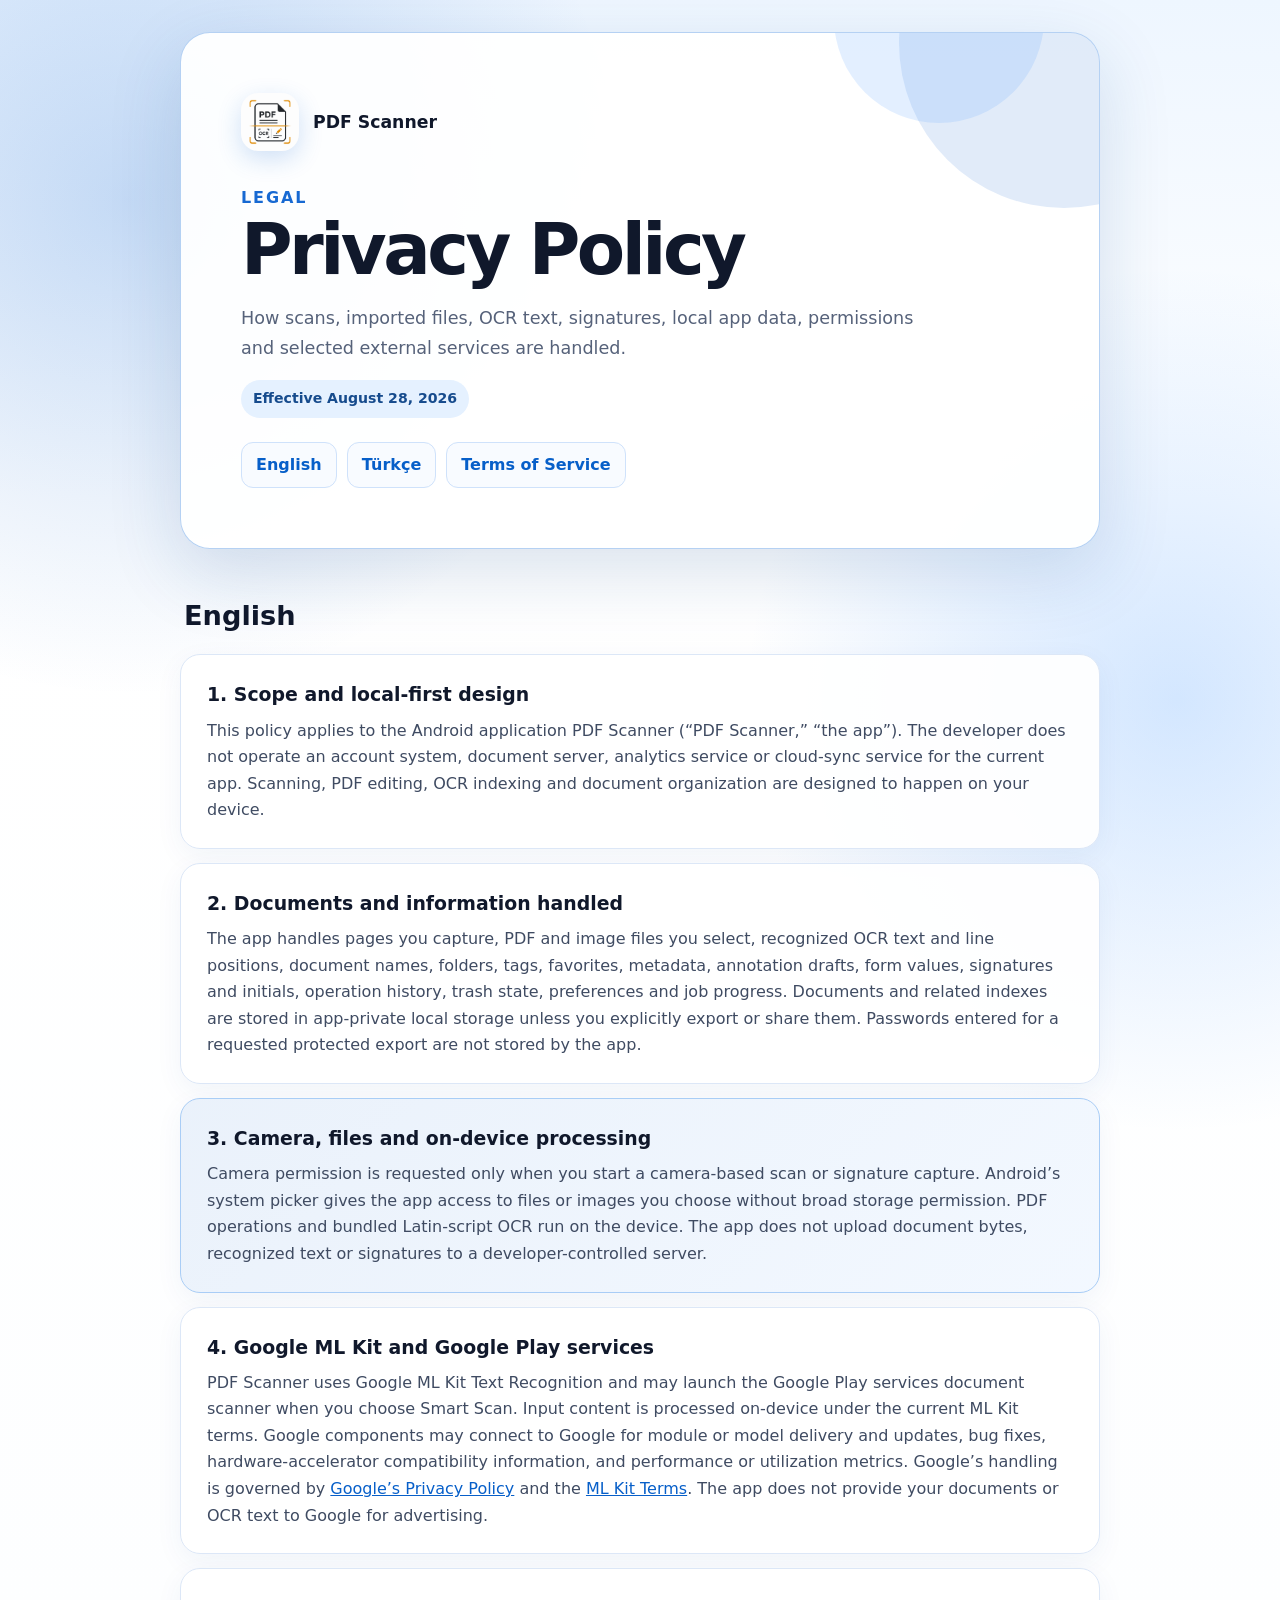
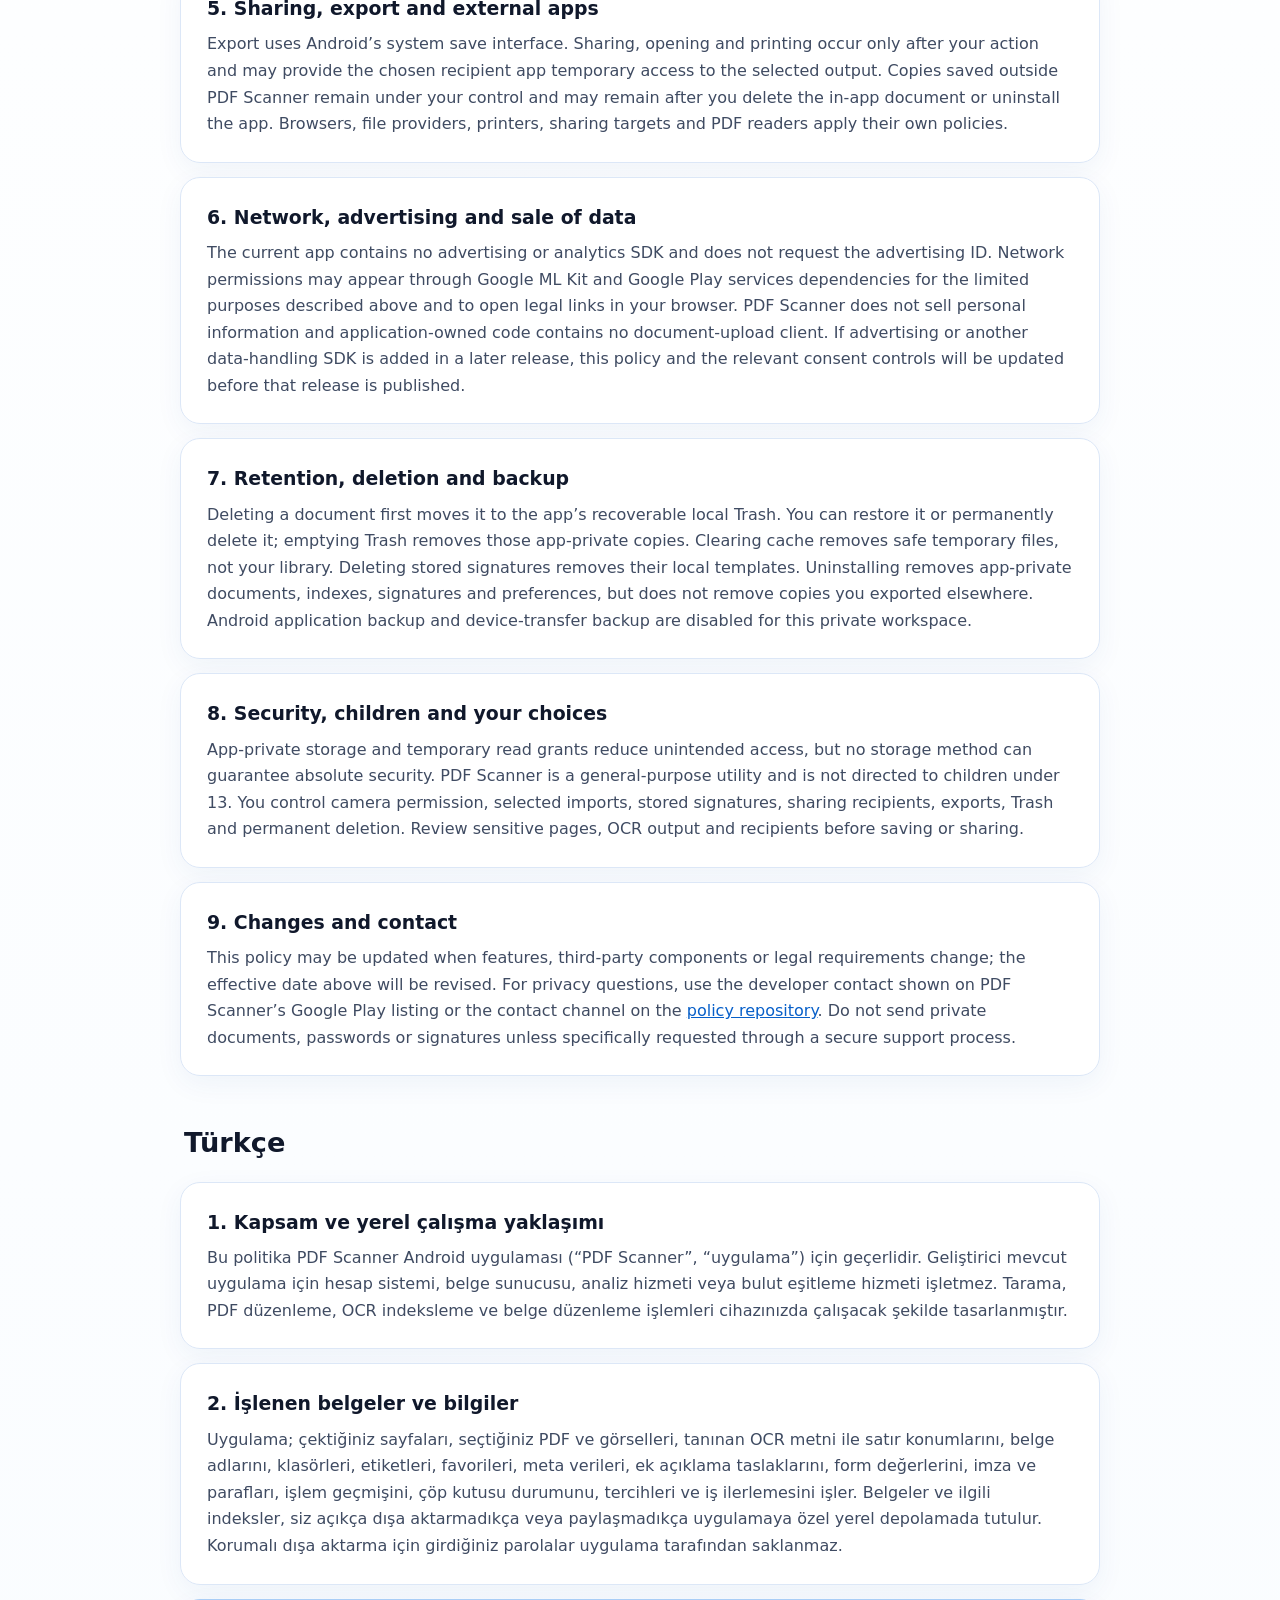
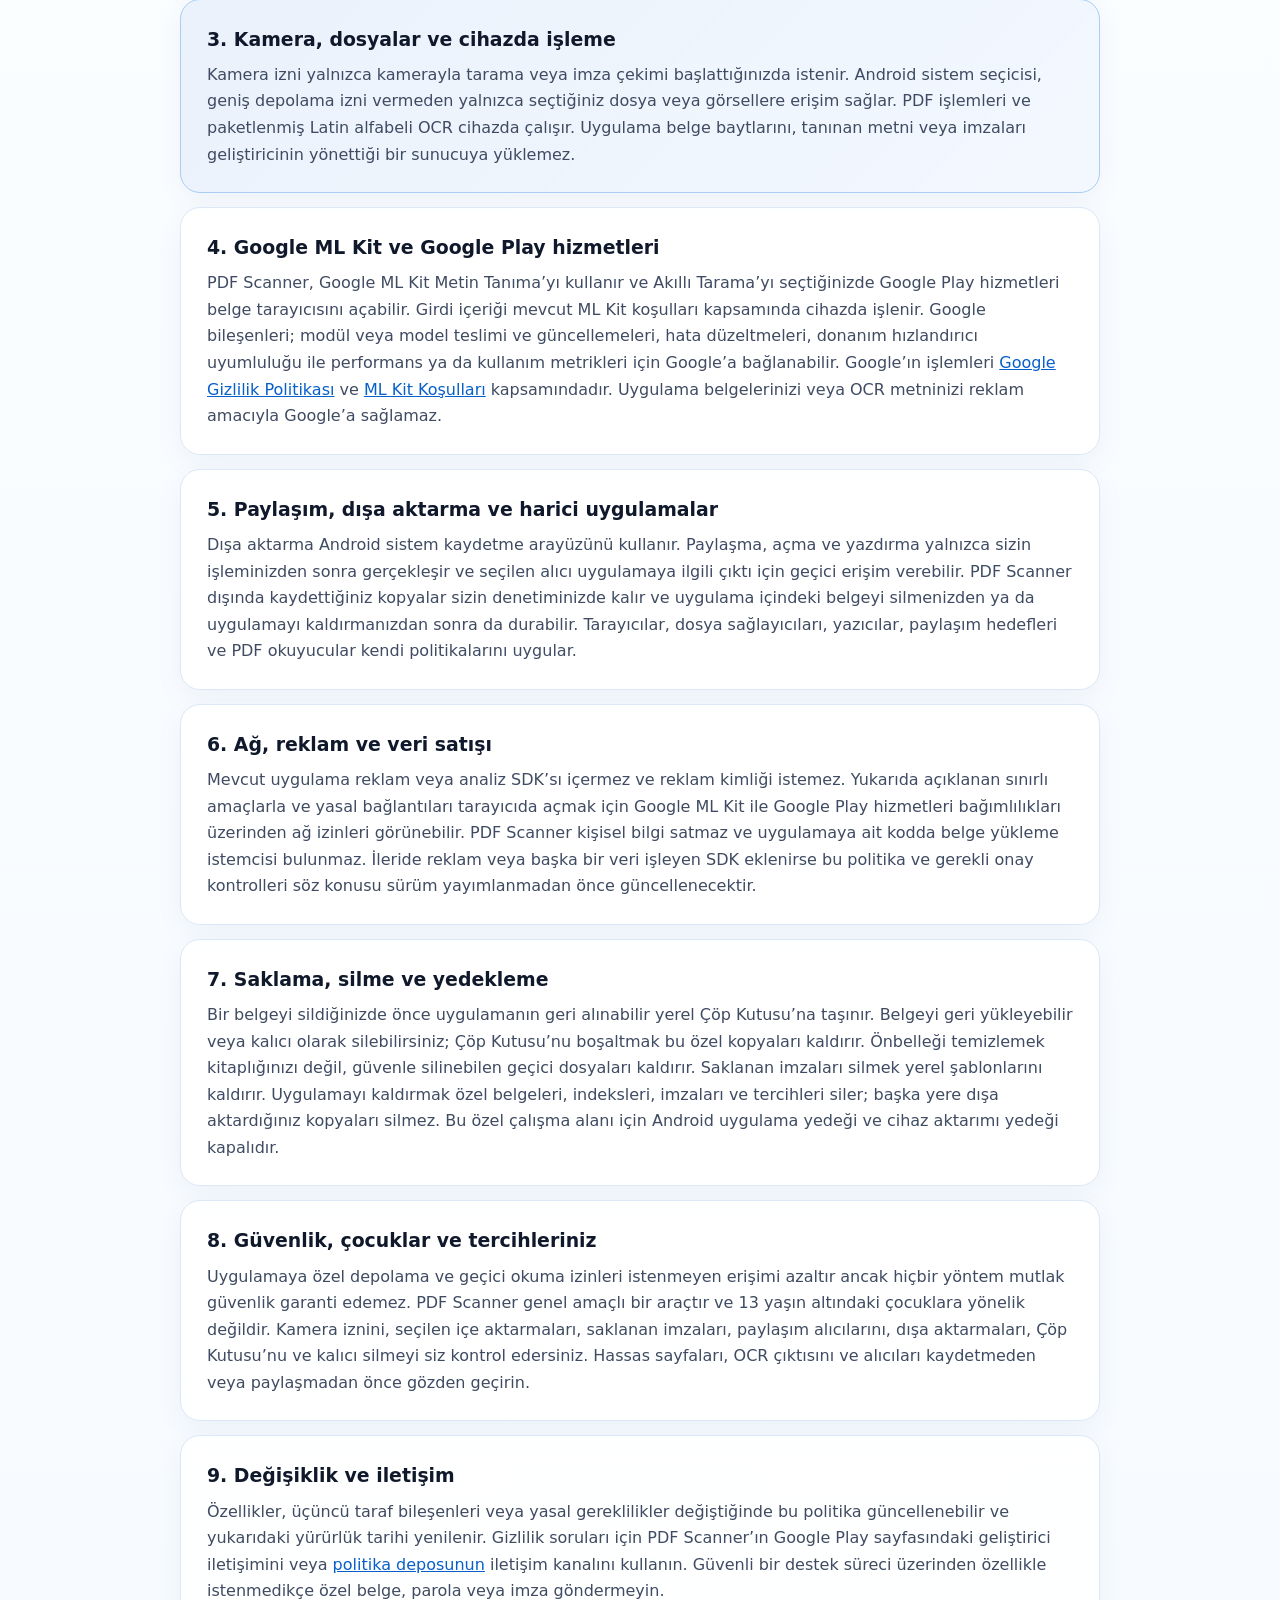
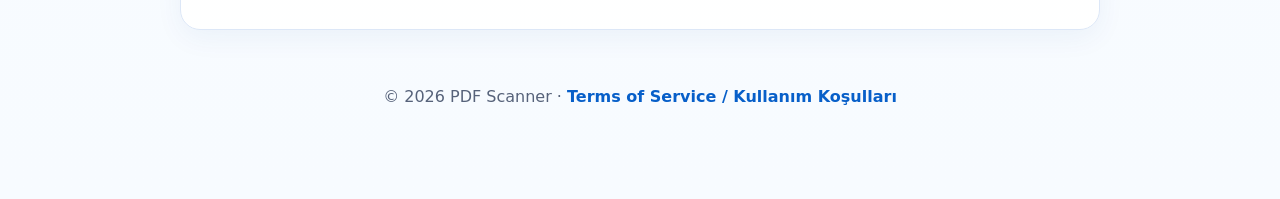
==== index.html @ 6839ad26 "Publish PDF Scanner legal pages" ====
<!doctype html>
<html lang="en">
<head>
  <meta charset="utf-8">
  <meta name="viewport" content="width=device-width, initial-scale=1">
  <meta name="theme-color" content="#1769d2">
  <meta name="description" content="Privacy Policy for PDF Scanner">
  <title>PDF Scanner — Privacy Policy</title>
  <link rel="stylesheet" href="styles.css">
</head>
<body>
<main>
  <header>
    <div class="brand"><img src="app_logo.png" alt="PDF Scanner logo" width="58" height="58"><strong>PDF Scanner</strong></div>
    <p class="eyebrow">Legal</p>
    <h1>Privacy Policy</h1>
    <p class="lead">How scans, imported files, OCR text, signatures, local app data, permissions and selected external services are handled.</p>
    <div class="meta">Effective August 28, 2026</div>
    <nav><a href="#english">English</a><a href="#turkce">Türkçe</a><a href="terms-of-service.html">Terms of Service</a></nav>
  </header>

  <h2 class="language-title" id="english">English</h2>
  <section><h2>1. Scope and local-first design</h2><p>This policy applies to the Android application PDF Scanner (“PDF Scanner,” “the app”). The developer does not operate an account system, document server, analytics service or cloud-sync service for the current app. Scanning, PDF editing, OCR indexing and document organization are designed to happen on your device.</p></section>
  <section><h2>2. Documents and information handled</h2><p>The app handles pages you capture, PDF and image files you select, recognized OCR text and line positions, document names, folders, tags, favorites, metadata, annotation drafts, form values, signatures and initials, operation history, trash state, preferences and job progress. Documents and related indexes are stored in app-private local storage unless you explicitly export or share them. Passwords entered for a requested protected export are not stored by the app.</p></section>
  <section class="notice"><h2>3. Camera, files and on-device processing</h2><p>Camera permission is requested only when you start a camera-based scan or signature capture. Android’s system picker gives the app access to files or images you choose without broad storage permission. PDF operations and bundled Latin-script OCR run on the device. The app does not upload document bytes, recognized text or signatures to a developer-controlled server.</p></section>
  <section><h2>4. Google ML Kit and Google Play services</h2><p>PDF Scanner uses Google ML Kit Text Recognition and may launch the Google Play services document scanner when you choose Smart Scan. Input content is processed on-device under the current ML Kit terms. Google components may connect to Google for module or model delivery and updates, bug fixes, hardware-accelerator compatibility information, and performance or utilization metrics. Google’s handling is governed by <a href="https://policies.google.com/privacy">Google’s Privacy Policy</a> and the <a href="https://developers.google.com/ml-kit/terms">ML Kit Terms</a>. The app does not provide your documents or OCR text to Google for advertising.</p></section>
  <section><h2>5. Sharing, export and external apps</h2><p>Export uses Android’s system save interface. Sharing, opening and printing occur only after your action and may provide the chosen recipient app temporary access to the selected output. Copies saved outside PDF Scanner remain under your control and may remain after you delete the in-app document or uninstall the app. Browsers, file providers, printers, sharing targets and PDF readers apply their own policies.</p></section>
  <section><h2>6. Network, advertising and sale of data</h2><p>The current app contains no advertising or analytics SDK and does not request the advertising ID. Network permissions may appear through Google ML Kit and Google Play services dependencies for the limited purposes described above and to open legal links in your browser. PDF Scanner does not sell personal information and application-owned code contains no document-upload client. If advertising or another data-handling SDK is added in a later release, this policy and the relevant consent controls will be updated before that release is published.</p></section>
  <section><h2>7. Retention, deletion and backup</h2><p>Deleting a document first moves it to the app’s recoverable local Trash. You can restore it or permanently delete it; emptying Trash removes those app-private copies. Clearing cache removes safe temporary files, not your library. Deleting stored signatures removes their local templates. Uninstalling removes app-private documents, indexes, signatures and preferences, but does not remove copies you exported elsewhere. Android application backup and device-transfer backup are disabled for this private workspace.</p></section>
  <section><h2>8. Security, children and your choices</h2><p>App-private storage and temporary read grants reduce unintended access, but no storage method can guarantee absolute security. PDF Scanner is a general-purpose utility and is not directed to children under 13. You control camera permission, selected imports, stored signatures, sharing recipients, exports, Trash and permanent deletion. Review sensitive pages, OCR output and recipients before saving or sharing.</p></section>
  <section><h2>9. Changes and contact</h2><p>This policy may be updated when features, third-party components or legal requirements change; the effective date above will be revised. For privacy questions, use the developer contact shown on PDF Scanner’s Google Play listing or the contact channel on the <a href="https://github.com/raventhegeek/PDFScanner-legal">policy repository</a>. Do not send private documents, passwords or signatures unless specifically requested through a secure support process.</p></section>

  <h2 class="language-title" id="turkce">Türkçe</h2>
  <section><h2>1. Kapsam ve yerel çalışma yaklaşımı</h2><p>Bu politika PDF Scanner Android uygulaması (“PDF Scanner”, “uygulama”) için geçerlidir. Geliştirici mevcut uygulama için hesap sistemi, belge sunucusu, analiz hizmeti veya bulut eşitleme hizmeti işletmez. Tarama, PDF düzenleme, OCR indeksleme ve belge düzenleme işlemleri cihazınızda çalışacak şekilde tasarlanmıştır.</p></section>
  <section><h2>2. İşlenen belgeler ve bilgiler</h2><p>Uygulama; çektiğiniz sayfaları, seçtiğiniz PDF ve görselleri, tanınan OCR metni ile satır konumlarını, belge adlarını, klasörleri, etiketleri, favorileri, meta verileri, ek açıklama taslaklarını, form değerlerini, imza ve parafları, işlem geçmişini, çöp kutusu durumunu, tercihleri ve iş ilerlemesini işler. Belgeler ve ilgili indeksler, siz açıkça dışa aktarmadıkça veya paylaşmadıkça uygulamaya özel yerel depolamada tutulur. Korumalı dışa aktarma için girdiğiniz parolalar uygulama tarafından saklanmaz.</p></section>
  <section class="notice"><h2>3. Kamera, dosyalar ve cihazda işleme</h2><p>Kamera izni yalnızca kamerayla tarama veya imza çekimi başlattığınızda istenir. Android sistem seçicisi, geniş depolama izni vermeden yalnızca seçtiğiniz dosya veya görsellere erişim sağlar. PDF işlemleri ve paketlenmiş Latin alfabeli OCR cihazda çalışır. Uygulama belge baytlarını, tanınan metni veya imzaları geliştiricinin yönettiği bir sunucuya yüklemez.</p></section>
  <section><h2>4. Google ML Kit ve Google Play hizmetleri</h2><p>PDF Scanner, Google ML Kit Metin Tanıma’yı kullanır ve Akıllı Tarama’yı seçtiğinizde Google Play hizmetleri belge tarayıcısını açabilir. Girdi içeriği mevcut ML Kit koşulları kapsamında cihazda işlenir. Google bileşenleri; modül veya model teslimi ve güncellemeleri, hata düzeltmeleri, donanım hızlandırıcı uyumluluğu ile performans ya da kullanım metrikleri için Google’a bağlanabilir. Google’ın işlemleri <a href="https://policies.google.com/privacy">Google Gizlilik Politikası</a> ve <a href="https://developers.google.com/ml-kit/terms">ML Kit Koşulları</a> kapsamındadır. Uygulama belgelerinizi veya OCR metninizi reklam amacıyla Google’a sağlamaz.</p></section>
  <section><h2>5. Paylaşım, dışa aktarma ve harici uygulamalar</h2><p>Dışa aktarma Android sistem kaydetme arayüzünü kullanır. Paylaşma, açma ve yazdırma yalnızca sizin işleminizden sonra gerçekleşir ve seçilen alıcı uygulamaya ilgili çıktı için geçici erişim verebilir. PDF Scanner dışında kaydettiğiniz kopyalar sizin denetiminizde kalır ve uygulama içindeki belgeyi silmenizden ya da uygulamayı kaldırmanızdan sonra da durabilir. Tarayıcılar, dosya sağlayıcıları, yazıcılar, paylaşım hedefleri ve PDF okuyucular kendi politikalarını uygular.</p></section>
  <section><h2>6. Ağ, reklam ve veri satışı</h2><p>Mevcut uygulama reklam veya analiz SDK’sı içermez ve reklam kimliği istemez. Yukarıda açıklanan sınırlı amaçlarla ve yasal bağlantıları tarayıcıda açmak için Google ML Kit ile Google Play hizmetleri bağımlılıkları üzerinden ağ izinleri görünebilir. PDF Scanner kişisel bilgi satmaz ve uygulamaya ait kodda belge yükleme istemcisi bulunmaz. İleride reklam veya başka bir veri işleyen SDK eklenirse bu politika ve gerekli onay kontrolleri söz konusu sürüm yayımlanmadan önce güncellenecektir.</p></section>
  <section><h2>7. Saklama, silme ve yedekleme</h2><p>Bir belgeyi sildiğinizde önce uygulamanın geri alınabilir yerel Çöp Kutusu’na taşınır. Belgeyi geri yükleyebilir veya kalıcı olarak silebilirsiniz; Çöp Kutusu’nu boşaltmak bu özel kopyaları kaldırır. Önbelleği temizlemek kitaplığınızı değil, güvenle silinebilen geçici dosyaları kaldırır. Saklanan imzaları silmek yerel şablonlarını kaldırır. Uygulamayı kaldırmak özel belgeleri, indeksleri, imzaları ve tercihleri siler; başka yere dışa aktardığınız kopyaları silmez. Bu özel çalışma alanı için Android uygulama yedeği ve cihaz aktarımı yedeği kapalıdır.</p></section>
  <section><h2>8. Güvenlik, çocuklar ve tercihleriniz</h2><p>Uygulamaya özel depolama ve geçici okuma izinleri istenmeyen erişimi azaltır ancak hiçbir yöntem mutlak güvenlik garanti edemez. PDF Scanner genel amaçlı bir araçtır ve 13 yaşın altındaki çocuklara yönelik değildir. Kamera iznini, seçilen içe aktarmaları, saklanan imzaları, paylaşım alıcılarını, dışa aktarmaları, Çöp Kutusu’nu ve kalıcı silmeyi siz kontrol edersiniz. Hassas sayfaları, OCR çıktısını ve alıcıları kaydetmeden veya paylaşmadan önce gözden geçirin.</p></section>
  <section><h2>9. Değişiklik ve iletişim</h2><p>Özellikler, üçüncü taraf bileşenleri veya yasal gereklilikler değiştiğinde bu politika güncellenebilir ve yukarıdaki yürürlük tarihi yenilenir. Gizlilik soruları için PDF Scanner’ın Google Play sayfasındaki geliştirici iletişimini veya <a href="https://github.com/raventhegeek/PDFScanner-legal">politika deposunun</a> iletişim kanalını kullanın. Güvenli bir destek süreci üzerinden özellikle istenmedikçe özel belge, parola veya imza göndermeyin.</p></section>

  <footer>© 2026 PDF Scanner · <a href="terms-of-service.html">Terms of Service / Kullanım Koşulları</a></footer>
</main>
</body>
</html>
---- styles.css ----
:root {
  color-scheme: light;
  --ink: #10182b;
  --muted: #56627a;
  --line: #dce7f7;
  --blue: #1769d2;
  --navy: #0b2458;
  --sky: #63a8ff;
  --panel: rgba(255, 255, 255, .94);
}
* { box-sizing: border-box; }
html { scroll-behavior: smooth; }
body {
  margin: 0;
  color: var(--ink);
  background:
    radial-gradient(circle at 10% 4%, rgba(23, 105, 210, .22), transparent 31rem),
    radial-gradient(circle at 92% 14%, rgba(99, 168, 255, .28), transparent 27rem),
    linear-gradient(180deg, #eef6ff 0, #fff 31rem, #f7fbff 100%);
  font: 16px/1.66 system-ui, -apple-system, BlinkMacSystemFont, "Segoe UI", sans-serif;
}
a { color: #075fc9; }
main { width: min(920px, calc(100% - 32px)); margin: 32px auto 64px; }
header {
  position: relative;
  overflow: hidden;
  padding: clamp(28px, 6vw, 60px);
  border: 1px solid rgba(156, 194, 239, .75);
  border-radius: 30px;
  background: var(--panel);
  box-shadow: 0 24px 72px rgba(18, 73, 145, .16);
}
header::before,
header::after {
  content: "";
  position: absolute;
  border-radius: 50%;
  pointer-events: none;
}
header::before { width: 330px; height: 330px; right: -130px; top: -155px; background: var(--blue); opacity: .13; }
header::after { width: 210px; height: 210px; right: 55px; top: -120px; background: var(--sky); opacity: .18; }
.brand { display: flex; align-items: center; gap: 14px; position: relative; z-index: 1; }
.brand img { width: 58px; height: 58px; object-fit: cover; border-radius: 17px; background: white; box-shadow: 0 8px 24px rgba(23, 105, 210, .2); }
.brand strong { font-size: 1.08rem; }
.eyebrow { margin: 34px 0 2px; color: var(--blue); font-weight: 850; letter-spacing: .12em; text-transform: uppercase; }
h1 { margin: 0; font-size: clamp(2.25rem, 7vw, 4.4rem); line-height: 1.04; letter-spacing: -.05em; }
.lead { max-width: 700px; color: var(--muted); font-size: 1.1rem; }
.meta { display: inline-flex; padding: 7px 12px; border-radius: 999px; background: #e5f1ff; color: #164b8d; font-weight: 750; font-size: .88rem; }
nav { display: flex; flex-wrap: wrap; gap: 10px; margin-top: 24px; }
nav a, footer a { color: #075fc9; font-weight: 760; text-decoration: none; }
nav a { padding: 9px 14px; border: 1px solid #cfe2fb; border-radius: 12px; background: #f8fbff; }
nav a:hover, nav a:focus-visible { border-color: #5f9de8; outline: none; box-shadow: 0 0 0 3px rgba(23, 105, 210, .12); }
.language-title { margin: 44px 4px 16px; font-size: 1.7rem; }
section {
  margin: 14px 0;
  padding: 24px 26px;
  border: 1px solid var(--line);
  border-radius: 20px;
  background: var(--panel);
  box-shadow: 0 8px 28px rgba(18, 73, 145, .055);
}
section.notice { border-color: #a9cdf6; background: linear-gradient(135deg, rgba(23, 105, 210, .09), rgba(99, 168, 255, .08)), white; }
section h2 { margin: 0 0 7px; font-size: 1.18rem; }
section p { margin: 0; color: #3f4b62; }
footer { margin-top: 30px; padding: 24px 4px; color: var(--muted); text-align: center; }
@media (prefers-reduced-motion: reduce) { html { scroll-behavior: auto; } }
@media (max-width: 540px) {
  main { width: min(100% - 20px, 920px); margin-top: 10px; }
  header { border-radius: 22px; padding: 24px 20px; }
  section { padding: 20px; }
  .brand strong { max-width: 220px; line-height: 1.3; }
}
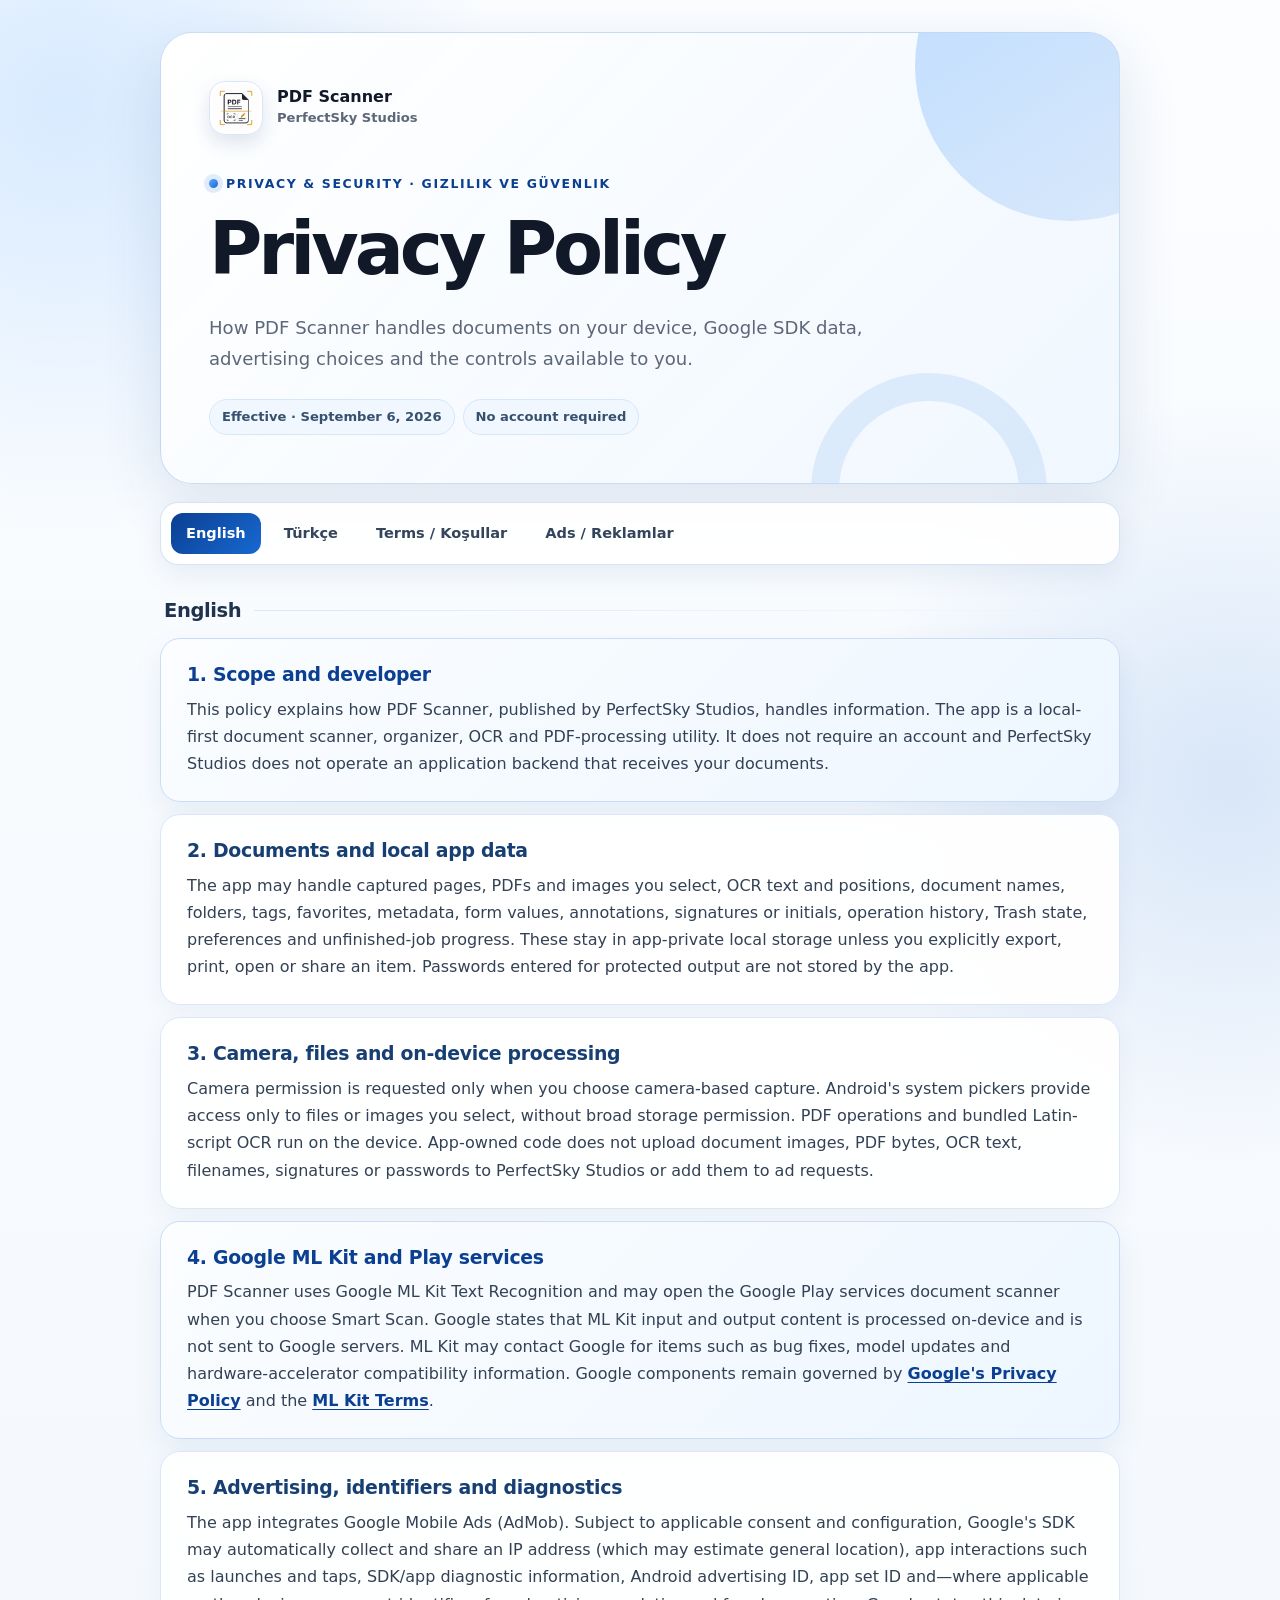
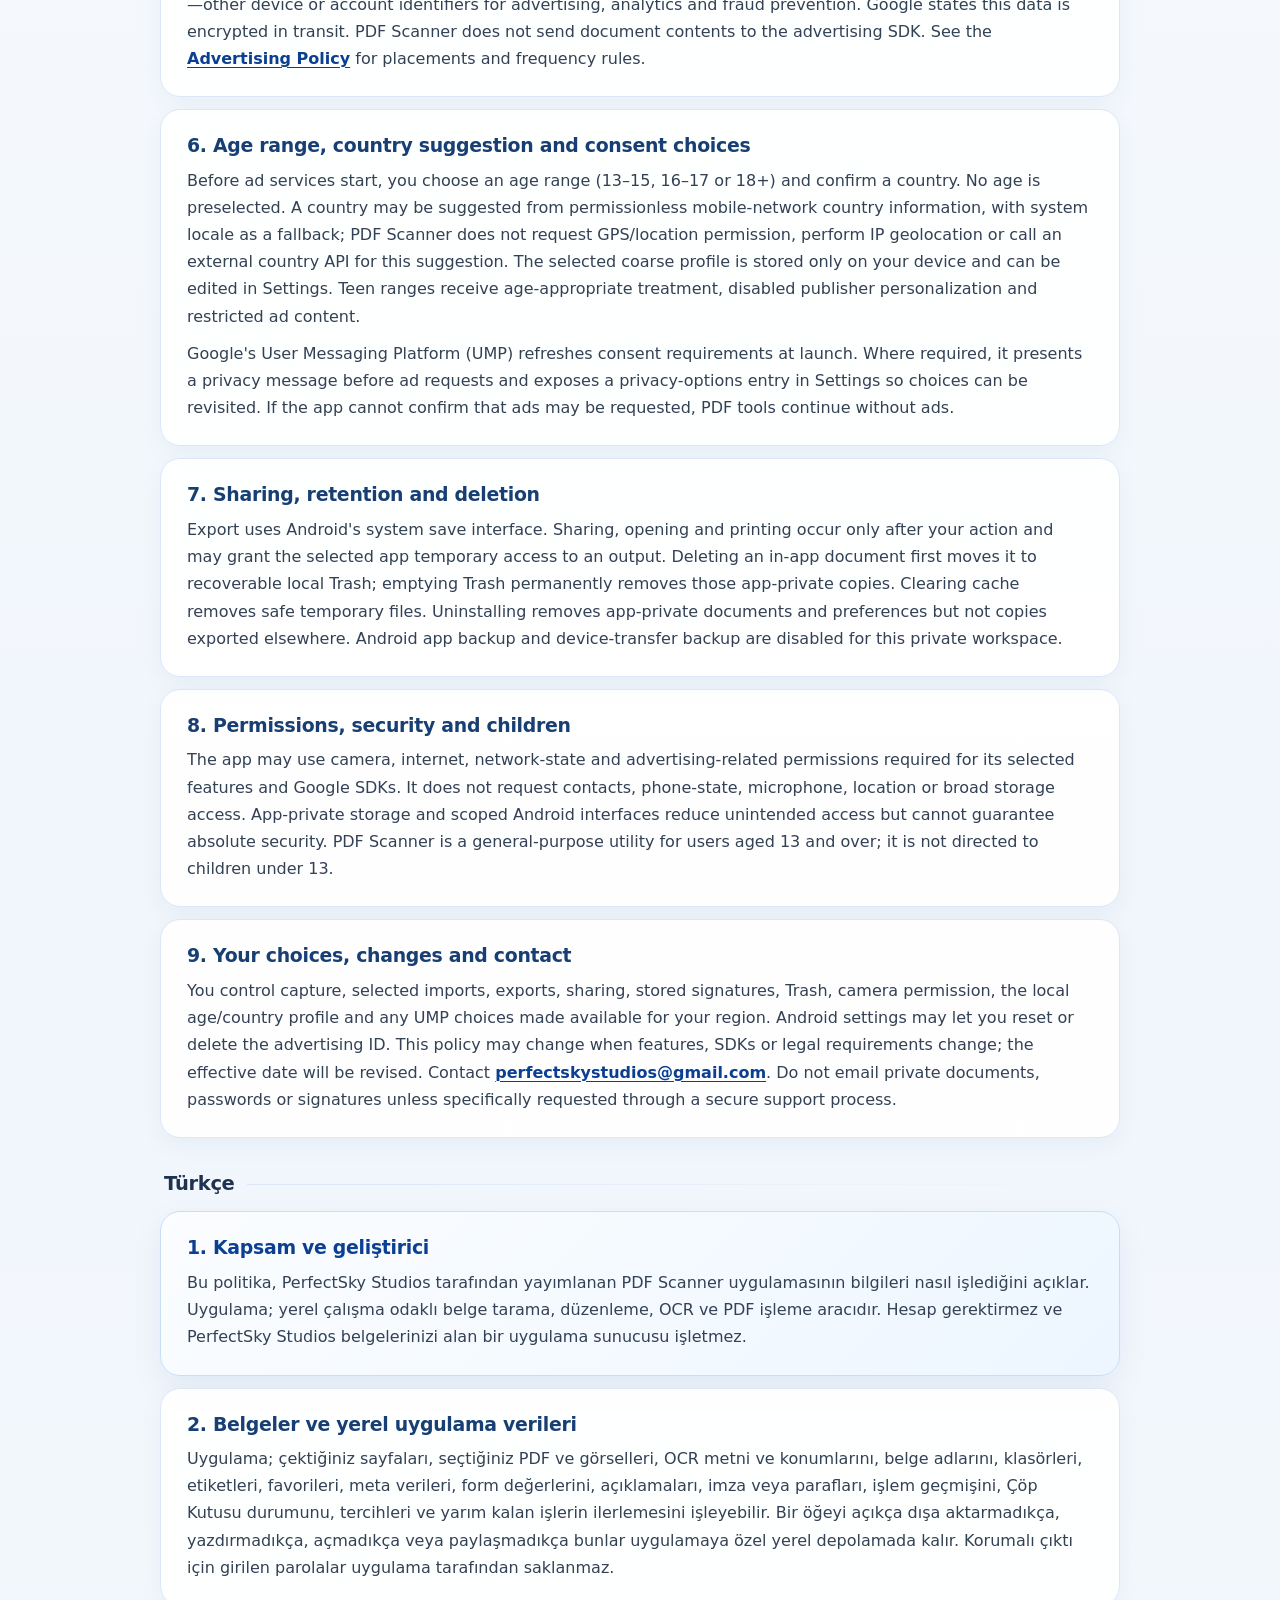
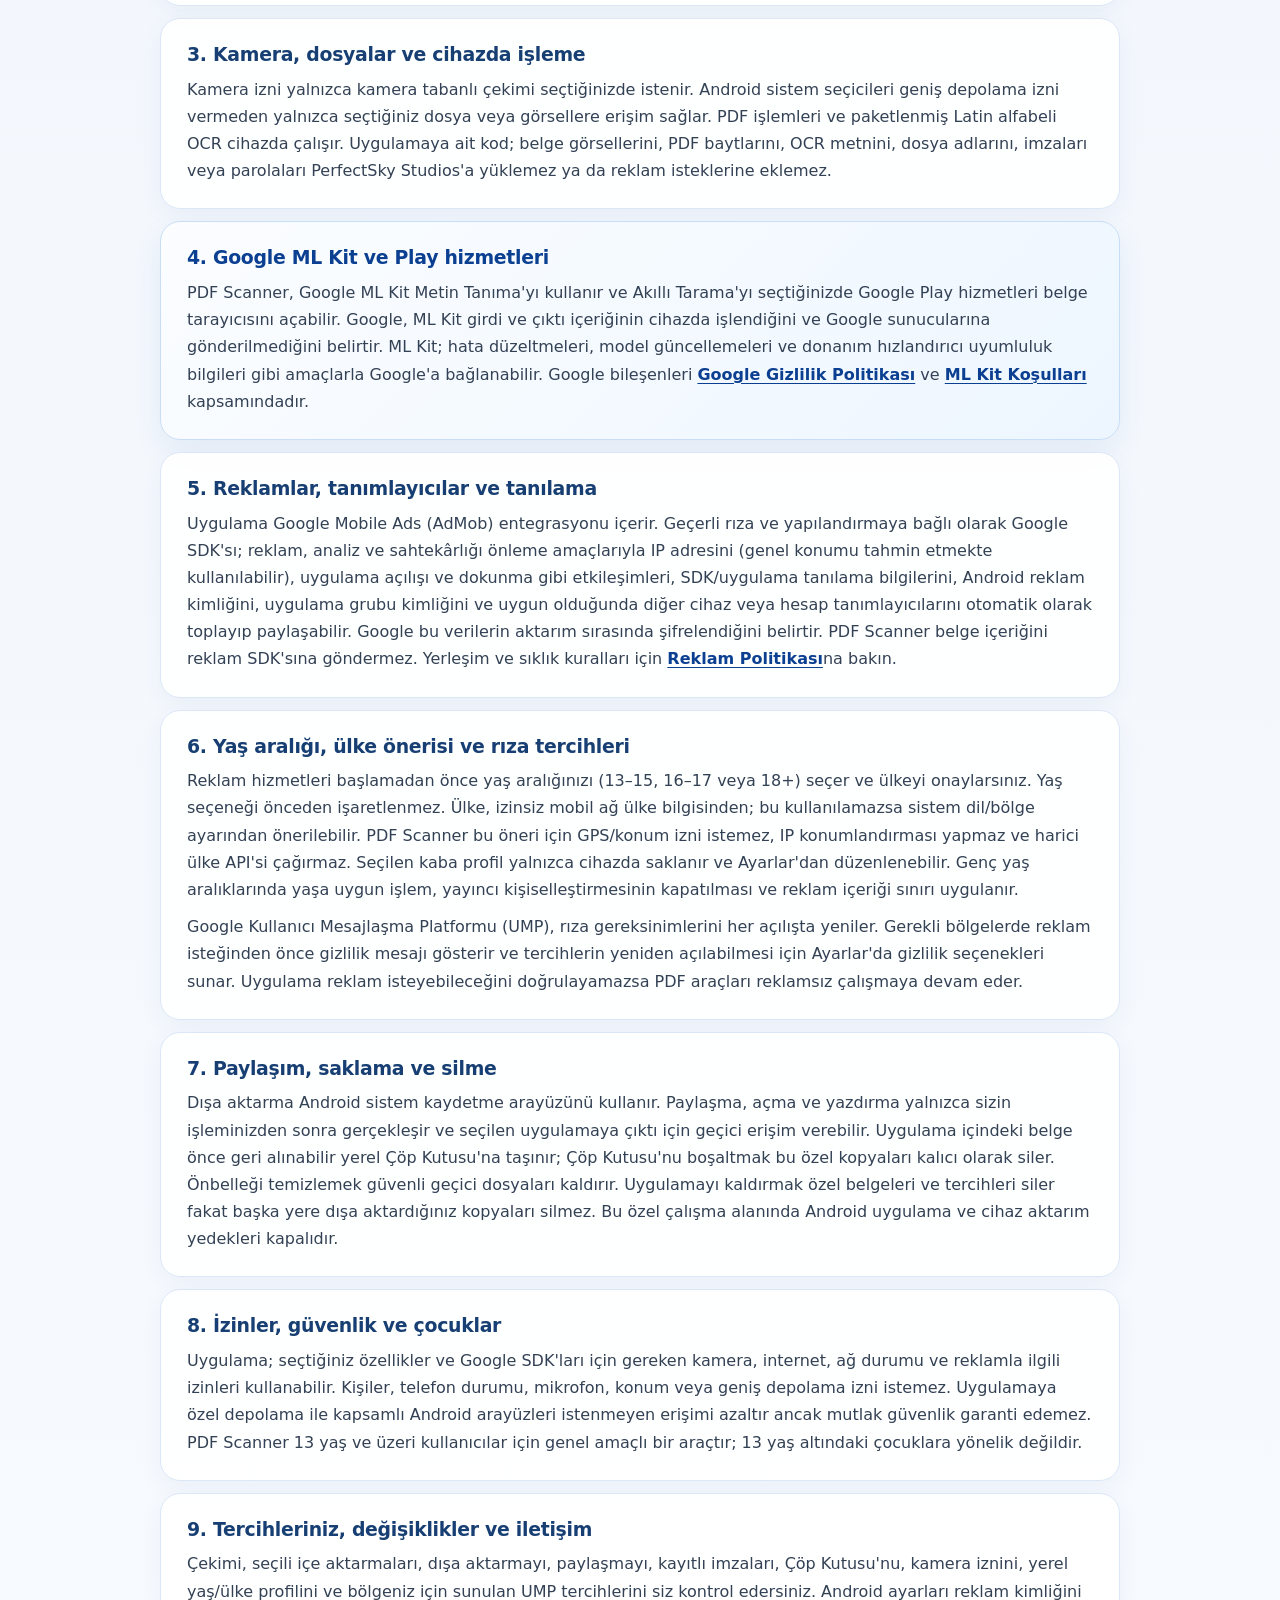
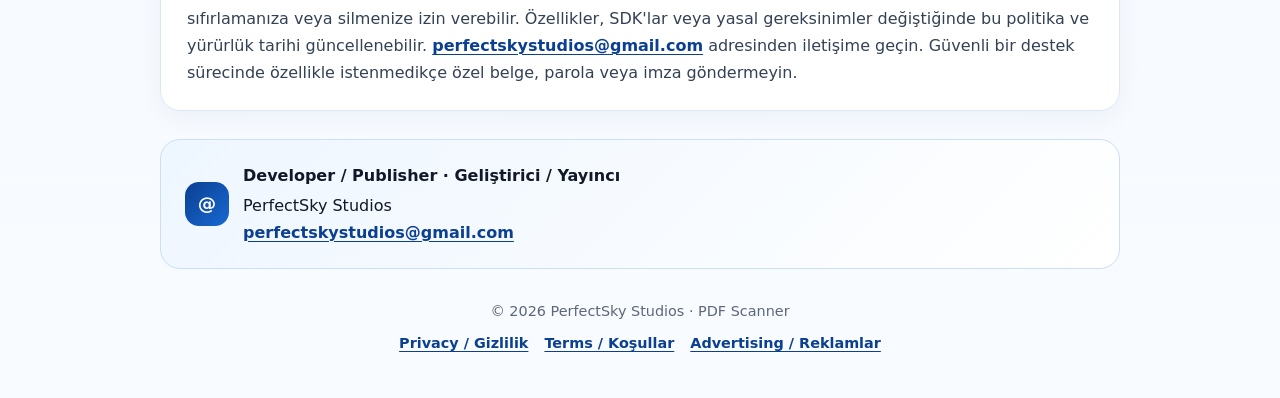
==== commit c17c474d: "Update legal pages for AdMob integration" ====
--- a/index.html
+++ b/index.html
@@ -4,44 +4,53 @@
   <meta charset="utf-8">
   <meta name="viewport" content="width=device-width, initial-scale=1">
   <meta name="theme-color" content="#1769d2">
-  <meta name="description" content="Privacy Policy for PDF Scanner">
-  <title>PDF Scanner — Privacy Policy</title>
+  <meta name="description" content="Privacy Policy for PDF Scanner by PerfectSky Studios">
+  <title>Privacy Policy · PDF Scanner</title>
   <link rel="stylesheet" href="styles.css">
 </head>
 <body>
 <main>
-  <header>
-    <div class="brand"><img src="app_logo.png" alt="PDF Scanner logo" width="58" height="58"><strong>PDF Scanner</strong></div>
-    <p class="eyebrow">Legal</p>
+  <header class="hero">
+    <div class="brand"><img src="app_logo.png" alt="PDF Scanner logo"><div><div class="brand-name">PDF Scanner</div><div class="brand-studio">PerfectSky Studios</div></div></div>
+    <p class="eyebrow">Privacy &amp; Security · Gizlilik ve Güvenlik</p>
     <h1>Privacy Policy</h1>
-    <p class="lead">How scans, imported files, OCR text, signatures, local app data, permissions and selected external services are handled.</p>
-    <div class="meta">Effective August 28, 2026</div>
-    <nav><a href="#english">English</a><a href="#turkce">Türkçe</a><a href="terms-of-service.html">Terms of Service</a></nav>
+    <p class="lead">How PDF Scanner handles documents on your device, Google SDK data, advertising choices and the controls available to you.</p>
+    <div class="meta-row"><span class="meta-pill">Effective · September 6, 2026</span><span class="meta-pill">No account required</span></div>
   </header>
 
-  <h2 class="language-title" id="english">English</h2>
-  <section><h2>1. Scope and local-first design</h2><p>This policy applies to the Android application PDF Scanner (“PDF Scanner,” “the app”). The developer does not operate an account system, document server, analytics service or cloud-sync service for the current app. Scanning, PDF editing, OCR indexing and document organization are designed to happen on your device.</p></section>
-  <section><h2>2. Documents and information handled</h2><p>The app handles pages you capture, PDF and image files you select, recognized OCR text and line positions, document names, folders, tags, favorites, metadata, annotation drafts, form values, signatures and initials, operation history, trash state, preferences and job progress. Documents and related indexes are stored in app-private local storage unless you explicitly export or share them. Passwords entered for a requested protected export are not stored by the app.</p></section>
-  <section class="notice"><h2>3. Camera, files and on-device processing</h2><p>Camera permission is requested only when you start a camera-based scan or signature capture. Android’s system picker gives the app access to files or images you choose without broad storage permission. PDF operations and bundled Latin-script OCR run on the device. The app does not upload document bytes, recognized text or signatures to a developer-controlled server.</p></section>
-  <section><h2>4. Google ML Kit and Google Play services</h2><p>PDF Scanner uses Google ML Kit Text Recognition and may launch the Google Play services document scanner when you choose Smart Scan. Input content is processed on-device under the current ML Kit terms. Google components may connect to Google for module or model delivery and updates, bug fixes, hardware-accelerator compatibility information, and performance or utilization metrics. Google’s handling is governed by <a href="https://policies.google.com/privacy">Google’s Privacy Policy</a> and the <a href="https://developers.google.com/ml-kit/terms">ML Kit Terms</a>. The app does not provide your documents or OCR text to Google for advertising.</p></section>
-  <section><h2>5. Sharing, export and external apps</h2><p>Export uses Android’s system save interface. Sharing, opening and printing occur only after your action and may provide the chosen recipient app temporary access to the selected output. Copies saved outside PDF Scanner remain under your control and may remain after you delete the in-app document or uninstall the app. Browsers, file providers, printers, sharing targets and PDF readers apply their own policies.</p></section>
-  <section><h2>6. Network, advertising and sale of data</h2><p>The current app contains no advertising or analytics SDK and does not request the advertising ID. Network permissions may appear through Google ML Kit and Google Play services dependencies for the limited purposes described above and to open legal links in your browser. PDF Scanner does not sell personal information and application-owned code contains no document-upload client. If advertising or another data-handling SDK is added in a later release, this policy and the relevant consent controls will be updated before that release is published.</p></section>
-  <section><h2>7. Retention, deletion and backup</h2><p>Deleting a document first moves it to the app’s recoverable local Trash. You can restore it or permanently delete it; emptying Trash removes those app-private copies. Clearing cache removes safe temporary files, not your library. Deleting stored signatures removes their local templates. Uninstalling removes app-private documents, indexes, signatures and preferences, but does not remove copies you exported elsewhere. Android application backup and device-transfer backup are disabled for this private workspace.</p></section>
-  <section><h2>8. Security, children and your choices</h2><p>App-private storage and temporary read grants reduce unintended access, but no storage method can guarantee absolute security. PDF Scanner is a general-purpose utility and is not directed to children under 13. You control camera permission, selected imports, stored signatures, sharing recipients, exports, Trash and permanent deletion. Review sensitive pages, OCR output and recipients before saving or sharing.</p></section>
-  <section><h2>9. Changes and contact</h2><p>This policy may be updated when features, third-party components or legal requirements change; the effective date above will be revised. For privacy questions, use the developer contact shown on PDF Scanner’s Google Play listing or the contact channel on the <a href="https://github.com/raventhegeek/PDFScanner-legal">policy repository</a>. Do not send private documents, passwords or signatures unless specifically requested through a secure support process.</p></section>
+  <nav class="page-nav" aria-label="Page navigation">
+    <a class="primary-link" href="#english">English</a><a href="#turkce">Türkçe</a>
+    <a href="terms-of-service.html">Terms / Koşullar</a><a href="advertising-policy.html">Ads / Reklamlar</a>
+  </nav>
 
-  <h2 class="language-title" id="turkce">Türkçe</h2>
-  <section><h2>1. Kapsam ve yerel çalışma yaklaşımı</h2><p>Bu politika PDF Scanner Android uygulaması (“PDF Scanner”, “uygulama”) için geçerlidir. Geliştirici mevcut uygulama için hesap sistemi, belge sunucusu, analiz hizmeti veya bulut eşitleme hizmeti işletmez. Tarama, PDF düzenleme, OCR indeksleme ve belge düzenleme işlemleri cihazınızda çalışacak şekilde tasarlanmıştır.</p></section>
-  <section><h2>2. İşlenen belgeler ve bilgiler</h2><p>Uygulama; çektiğiniz sayfaları, seçtiğiniz PDF ve görselleri, tanınan OCR metni ile satır konumlarını, belge adlarını, klasörleri, etiketleri, favorileri, meta verileri, ek açıklama taslaklarını, form değerlerini, imza ve parafları, işlem geçmişini, çöp kutusu durumunu, tercihleri ve iş ilerlemesini işler. Belgeler ve ilgili indeksler, siz açıkça dışa aktarmadıkça veya paylaşmadıkça uygulamaya özel yerel depolamada tutulur. Korumalı dışa aktarma için girdiğiniz parolalar uygulama tarafından saklanmaz.</p></section>
-  <section class="notice"><h2>3. Kamera, dosyalar ve cihazda işleme</h2><p>Kamera izni yalnızca kamerayla tarama veya imza çekimi başlattığınızda istenir. Android sistem seçicisi, geniş depolama izni vermeden yalnızca seçtiğiniz dosya veya görsellere erişim sağlar. PDF işlemleri ve paketlenmiş Latin alfabeli OCR cihazda çalışır. Uygulama belge baytlarını, tanınan metni veya imzaları geliştiricinin yönettiği bir sunucuya yüklemez.</p></section>
-  <section><h2>4. Google ML Kit ve Google Play hizmetleri</h2><p>PDF Scanner, Google ML Kit Metin Tanıma’yı kullanır ve Akıllı Tarama’yı seçtiğinizde Google Play hizmetleri belge tarayıcısını açabilir. Girdi içeriği mevcut ML Kit koşulları kapsamında cihazda işlenir. Google bileşenleri; modül veya model teslimi ve güncellemeleri, hata düzeltmeleri, donanım hızlandırıcı uyumluluğu ile performans ya da kullanım metrikleri için Google’a bağlanabilir. Google’ın işlemleri <a href="https://policies.google.com/privacy">Google Gizlilik Politikası</a> ve <a href="https://developers.google.com/ml-kit/terms">ML Kit Koşulları</a> kapsamındadır. Uygulama belgelerinizi veya OCR metninizi reklam amacıyla Google’a sağlamaz.</p></section>
-  <section><h2>5. Paylaşım, dışa aktarma ve harici uygulamalar</h2><p>Dışa aktarma Android sistem kaydetme arayüzünü kullanır. Paylaşma, açma ve yazdırma yalnızca sizin işleminizden sonra gerçekleşir ve seçilen alıcı uygulamaya ilgili çıktı için geçici erişim verebilir. PDF Scanner dışında kaydettiğiniz kopyalar sizin denetiminizde kalır ve uygulama içindeki belgeyi silmenizden ya da uygulamayı kaldırmanızdan sonra da durabilir. Tarayıcılar, dosya sağlayıcıları, yazıcılar, paylaşım hedefleri ve PDF okuyucular kendi politikalarını uygular.</p></section>
-  <section><h2>6. Ağ, reklam ve veri satışı</h2><p>Mevcut uygulama reklam veya analiz SDK’sı içermez ve reklam kimliği istemez. Yukarıda açıklanan sınırlı amaçlarla ve yasal bağlantıları tarayıcıda açmak için Google ML Kit ile Google Play hizmetleri bağımlılıkları üzerinden ağ izinleri görünebilir. PDF Scanner kişisel bilgi satmaz ve uygulamaya ait kodda belge yükleme istemcisi bulunmaz. İleride reklam veya başka bir veri işleyen SDK eklenirse bu politika ve gerekli onay kontrolleri söz konusu sürüm yayımlanmadan önce güncellenecektir.</p></section>
-  <section><h2>7. Saklama, silme ve yedekleme</h2><p>Bir belgeyi sildiğinizde önce uygulamanın geri alınabilir yerel Çöp Kutusu’na taşınır. Belgeyi geri yükleyebilir veya kalıcı olarak silebilirsiniz; Çöp Kutusu’nu boşaltmak bu özel kopyaları kaldırır. Önbelleği temizlemek kitaplığınızı değil, güvenle silinebilen geçici dosyaları kaldırır. Saklanan imzaları silmek yerel şablonlarını kaldırır. Uygulamayı kaldırmak özel belgeleri, indeksleri, imzaları ve tercihleri siler; başka yere dışa aktardığınız kopyaları silmez. Bu özel çalışma alanı için Android uygulama yedeği ve cihaz aktarımı yedeği kapalıdır.</p></section>
-  <section><h2>8. Güvenlik, çocuklar ve tercihleriniz</h2><p>Uygulamaya özel depolama ve geçici okuma izinleri istenmeyen erişimi azaltır ancak hiçbir yöntem mutlak güvenlik garanti edemez. PDF Scanner genel amaçlı bir araçtır ve 13 yaşın altındaki çocuklara yönelik değildir. Kamera iznini, seçilen içe aktarmaları, saklanan imzaları, paylaşım alıcılarını, dışa aktarmaları, Çöp Kutusu’nu ve kalıcı silmeyi siz kontrol edersiniz. Hassas sayfaları, OCR çıktısını ve alıcıları kaydetmeden veya paylaşmadan önce gözden geçirin.</p></section>
-  <section><h2>9. Değişiklik ve iletişim</h2><p>Özellikler, üçüncü taraf bileşenleri veya yasal gereklilikler değiştiğinde bu politika güncellenebilir ve yukarıdaki yürürlük tarihi yenilenir. Gizlilik soruları için PDF Scanner’ın Google Play sayfasındaki geliştirici iletişimini veya <a href="https://github.com/raventhegeek/PDFScanner-legal">politika deposunun</a> iletişim kanalını kullanın. Güvenli bir destek süreci üzerinden özellikle istenmedikçe özel belge, parola veya imza göndermeyin.</p></section>
+  <div id="english" class="language-block" lang="en">
+    <h2 class="language-title">English</h2>
+    <section class="notice"><h2>1. Scope and developer</h2><p>This policy explains how PDF Scanner, published by PerfectSky Studios, handles information. The app is a local-first document scanner, organizer, OCR and PDF-processing utility. It does not require an account and PerfectSky Studios does not operate an application backend that receives your documents.</p></section>
+    <section><h2>2. Documents and local app data</h2><p>The app may handle captured pages, PDFs and images you select, OCR text and positions, document names, folders, tags, favorites, metadata, form values, annotations, signatures or initials, operation history, Trash state, preferences and unfinished-job progress. These stay in app-private local storage unless you explicitly export, print, open or share an item. Passwords entered for protected output are not stored by the app.</p></section>
+    <section><h2>3. Camera, files and on-device processing</h2><p>Camera permission is requested only when you choose camera-based capture. Android's system pickers provide access only to files or images you select, without broad storage permission. PDF operations and bundled Latin-script OCR run on the device. App-owned code does not upload document images, PDF bytes, OCR text, filenames, signatures or passwords to PerfectSky Studios or add them to ad requests.</p></section>
+    <section class="notice"><h2>4. Google ML Kit and Play services</h2><p>PDF Scanner uses Google ML Kit Text Recognition and may open the Google Play services document scanner when you choose Smart Scan. Google states that ML Kit input and output content is processed on-device and is not sent to Google servers. ML Kit may contact Google for items such as bug fixes, model updates and hardware-accelerator compatibility information. Google components remain governed by <a href="https://policies.google.com/privacy">Google's Privacy Policy</a> and the <a href="https://developers.google.com/ml-kit/terms">ML Kit Terms</a>.</p></section>
+    <section><h2>5. Advertising, identifiers and diagnostics</h2><p>The app integrates Google Mobile Ads (AdMob). Subject to applicable consent and configuration, Google's SDK may automatically collect and share an IP address (which may estimate general location), app interactions such as launches and taps, SDK/app diagnostic information, Android advertising ID, app set ID and—where applicable—other device or account identifiers for advertising, analytics and fraud prevention. Google states this data is encrypted in transit. PDF Scanner does not send document contents to the advertising SDK. See the <a href="advertising-policy.html">Advertising Policy</a> for placements and frequency rules.</p></section>
+    <section><h2>6. Age range, country suggestion and consent choices</h2><p>Before ad services start, you choose an age range (13–15, 16–17 or 18+) and confirm a country. No age is preselected. A country may be suggested from permissionless mobile-network country information, with system locale as a fallback; PDF Scanner does not request GPS/location permission, perform IP geolocation or call an external country API for this suggestion. The selected coarse profile is stored only on your device and can be edited in Settings. Teen ranges receive age-appropriate treatment, disabled publisher personalization and restricted ad content.</p><p>Google's User Messaging Platform (UMP) refreshes consent requirements at launch. Where required, it presents a privacy message before ad requests and exposes a privacy-options entry in Settings so choices can be revisited. If the app cannot confirm that ads may be requested, PDF tools continue without ads.</p></section>
+    <section><h2>7. Sharing, retention and deletion</h2><p>Export uses Android's system save interface. Sharing, opening and printing occur only after your action and may grant the selected app temporary access to an output. Deleting an in-app document first moves it to recoverable local Trash; emptying Trash permanently removes those app-private copies. Clearing cache removes safe temporary files. Uninstalling removes app-private documents and preferences but not copies exported elsewhere. Android app backup and device-transfer backup are disabled for this private workspace.</p></section>
+    <section><h2>8. Permissions, security and children</h2><p>The app may use camera, internet, network-state and advertising-related permissions required for its selected features and Google SDKs. It does not request contacts, phone-state, microphone, location or broad storage access. App-private storage and scoped Android interfaces reduce unintended access but cannot guarantee absolute security. PDF Scanner is a general-purpose utility for users aged 13 and over; it is not directed to children under 13.</p></section>
+    <section><h2>9. Your choices, changes and contact</h2><p>You control capture, selected imports, exports, sharing, stored signatures, Trash, camera permission, the local age/country profile and any UMP choices made available for your region. Android settings may let you reset or delete the advertising ID. This policy may change when features, SDKs or legal requirements change; the effective date will be revised. Contact <a href="mailto:perfectskystudios@gmail.com">perfectskystudios@gmail.com</a>. Do not email private documents, passwords or signatures unless specifically requested through a secure support process.</p></section>
+  </div>
 
-  <footer>© 2026 PDF Scanner · <a href="terms-of-service.html">Terms of Service / Kullanım Koşulları</a></footer>
+  <div id="turkce" class="language-block" lang="tr">
+    <h2 class="language-title">Türkçe</h2>
+    <section class="notice"><h2>1. Kapsam ve geliştirici</h2><p>Bu politika, PerfectSky Studios tarafından yayımlanan PDF Scanner uygulamasının bilgileri nasıl işlediğini açıklar. Uygulama; yerel çalışma odaklı belge tarama, düzenleme, OCR ve PDF işleme aracıdır. Hesap gerektirmez ve PerfectSky Studios belgelerinizi alan bir uygulama sunucusu işletmez.</p></section>
+    <section><h2>2. Belgeler ve yerel uygulama verileri</h2><p>Uygulama; çektiğiniz sayfaları, seçtiğiniz PDF ve görselleri, OCR metni ve konumlarını, belge adlarını, klasörleri, etiketleri, favorileri, meta verileri, form değerlerini, açıklamaları, imza veya parafları, işlem geçmişini, Çöp Kutusu durumunu, tercihleri ve yarım kalan işlerin ilerlemesini işleyebilir. Bir öğeyi açıkça dışa aktarmadıkça, yazdırmadıkça, açmadıkça veya paylaşmadıkça bunlar uygulamaya özel yerel depolamada kalır. Korumalı çıktı için girilen parolalar uygulama tarafından saklanmaz.</p></section>
+    <section><h2>3. Kamera, dosyalar ve cihazda işleme</h2><p>Kamera izni yalnızca kamera tabanlı çekimi seçtiğinizde istenir. Android sistem seçicileri geniş depolama izni vermeden yalnızca seçtiğiniz dosya veya görsellere erişim sağlar. PDF işlemleri ve paketlenmiş Latin alfabeli OCR cihazda çalışır. Uygulamaya ait kod; belge görsellerini, PDF baytlarını, OCR metnini, dosya adlarını, imzaları veya parolaları PerfectSky Studios'a yüklemez ya da reklam isteklerine eklemez.</p></section>
+    <section class="notice"><h2>4. Google ML Kit ve Play hizmetleri</h2><p>PDF Scanner, Google ML Kit Metin Tanıma'yı kullanır ve Akıllı Tarama'yı seçtiğinizde Google Play hizmetleri belge tarayıcısını açabilir. Google, ML Kit girdi ve çıktı içeriğinin cihazda işlendiğini ve Google sunucularına gönderilmediğini belirtir. ML Kit; hata düzeltmeleri, model güncellemeleri ve donanım hızlandırıcı uyumluluk bilgileri gibi amaçlarla Google'a bağlanabilir. Google bileşenleri <a href="https://policies.google.com/privacy">Google Gizlilik Politikası</a> ve <a href="https://developers.google.com/ml-kit/terms">ML Kit Koşulları</a> kapsamındadır.</p></section>
+    <section><h2>5. Reklamlar, tanımlayıcılar ve tanılama</h2><p>Uygulama Google Mobile Ads (AdMob) entegrasyonu içerir. Geçerli rıza ve yapılandırmaya bağlı olarak Google SDK'sı; reklam, analiz ve sahtekârlığı önleme amaçlarıyla IP adresini (genel konumu tahmin etmekte kullanılabilir), uygulama açılışı ve dokunma gibi etkileşimleri, SDK/uygulama tanılama bilgilerini, Android reklam kimliğini, uygulama grubu kimliğini ve uygun olduğunda diğer cihaz veya hesap tanımlayıcılarını otomatik olarak toplayıp paylaşabilir. Google bu verilerin aktarım sırasında şifrelendiğini belirtir. PDF Scanner belge içeriğini reklam SDK'sına göndermez. Yerleşim ve sıklık kuralları için <a href="advertising-policy.html">Reklam Politikası</a>na bakın.</p></section>
+    <section><h2>6. Yaş aralığı, ülke önerisi ve rıza tercihleri</h2><p>Reklam hizmetleri başlamadan önce yaş aralığınızı (13–15, 16–17 veya 18+) seçer ve ülkeyi onaylarsınız. Yaş seçeneği önceden işaretlenmez. Ülke, izinsiz mobil ağ ülke bilgisinden; bu kullanılamazsa sistem dil/bölge ayarından önerilebilir. PDF Scanner bu öneri için GPS/konum izni istemez, IP konumlandırması yapmaz ve harici ülke API'si çağırmaz. Seçilen kaba profil yalnızca cihazda saklanır ve Ayarlar'dan düzenlenebilir. Genç yaş aralıklarında yaşa uygun işlem, yayıncı kişiselleştirmesinin kapatılması ve reklam içeriği sınırı uygulanır.</p><p>Google Kullanıcı Mesajlaşma Platformu (UMP), rıza gereksinimlerini her açılışta yeniler. Gerekli bölgelerde reklam isteğinden önce gizlilik mesajı gösterir ve tercihlerin yeniden açılabilmesi için Ayarlar'da gizlilik seçenekleri sunar. Uygulama reklam isteyebileceğini doğrulayamazsa PDF araçları reklamsız çalışmaya devam eder.</p></section>
+    <section><h2>7. Paylaşım, saklama ve silme</h2><p>Dışa aktarma Android sistem kaydetme arayüzünü kullanır. Paylaşma, açma ve yazdırma yalnızca sizin işleminizden sonra gerçekleşir ve seçilen uygulamaya çıktı için geçici erişim verebilir. Uygulama içindeki belge önce geri alınabilir yerel Çöp Kutusu'na taşınır; Çöp Kutusu'nu boşaltmak bu özel kopyaları kalıcı olarak siler. Önbelleği temizlemek güvenli geçici dosyaları kaldırır. Uygulamayı kaldırmak özel belgeleri ve tercihleri siler fakat başka yere dışa aktardığınız kopyaları silmez. Bu özel çalışma alanında Android uygulama ve cihaz aktarım yedekleri kapalıdır.</p></section>
+    <section><h2>8. İzinler, güvenlik ve çocuklar</h2><p>Uygulama; seçtiğiniz özellikler ve Google SDK'ları için gereken kamera, internet, ağ durumu ve reklamla ilgili izinleri kullanabilir. Kişiler, telefon durumu, mikrofon, konum veya geniş depolama izni istemez. Uygulamaya özel depolama ile kapsamlı Android arayüzleri istenmeyen erişimi azaltır ancak mutlak güvenlik garanti edemez. PDF Scanner 13 yaş ve üzeri kullanıcılar için genel amaçlı bir araçtır; 13 yaş altındaki çocuklara yönelik değildir.</p></section>
+    <section><h2>9. Tercihleriniz, değişiklikler ve iletişim</h2><p>Çekimi, seçili içe aktarmaları, dışa aktarmayı, paylaşmayı, kayıtlı imzaları, Çöp Kutusu'nu, kamera iznini, yerel yaş/ülke profilini ve bölgeniz için sunulan UMP tercihlerini siz kontrol edersiniz. Android ayarları reklam kimliğini sıfırlamanıza veya silmenize izin verebilir. Özellikler, SDK'lar veya yasal gereksinimler değiştiğinde bu politika ve yürürlük tarihi güncellenebilir. <a href="mailto:perfectskystudios@gmail.com">perfectskystudios@gmail.com</a> adresinden iletişime geçin. Güvenli bir destek sürecinde özellikle istenmedikçe özel belge, parola veya imza göndermeyin.</p></section>
+  </div>
+
+  <aside class="contact-card" aria-label="Contact"><div class="contact-icon" aria-hidden="true">@</div><div><strong>Developer / Publisher · Geliştirici / Yayıncı</strong>PerfectSky Studios<br><a href="mailto:perfectskystudios@gmail.com">perfectskystudios@gmail.com</a></div></aside>
+  <footer>© 2026 PerfectSky Studios · PDF Scanner<div class="footer-links"><a href="index.html">Privacy / Gizlilik</a><a href="terms-of-service.html">Terms / Koşullar</a><a href="advertising-policy.html">Advertising / Reklamlar</a></div></footer>
 </main>
 </body>
 </html>
--- a/styles.css
+++ b/styles.css
@@ -1,72 +1,101 @@
 :root {
   color-scheme: light;
-  --ink: #10182b;
-  --muted: #56627a;
-  --line: #dce7f7;
+  --ink: #111827;
+  --muted: #5d6778;
+  --line: #dbe7f7;
   --blue: #1769d2;
-  --navy: #0b2458;
-  --sky: #63a8ff;
-  --panel: rgba(255, 255, 255, .94);
+  --blue-dark: #0b3f91;
+  --blue-deep: #082d6b;
+  --sky: #5ca8ff;
+  --surface: rgba(255, 255, 255, 0.95);
+  --shadow: 0 20px 60px rgba(18, 67, 133, 0.12);
+  --shadow-soft: 0 10px 28px rgba(18, 67, 133, 0.08);
 }
+
 * { box-sizing: border-box; }
 html { scroll-behavior: smooth; }
 body {
   margin: 0;
+  min-height: 100vh;
+  background:
+    radial-gradient(circle at 5% 2%, rgba(92, 168, 255, 0.22), transparent 27rem),
+    radial-gradient(circle at 96% 15%, rgba(23, 105, 210, 0.14), transparent 24rem),
+    linear-gradient(180deg, #fbfdff 0%, #f1f6fc 48%, #f8fbff 100%);
   color: var(--ink);
-  background:
-    radial-gradient(circle at 10% 4%, rgba(23, 105, 210, .22), transparent 31rem),
-    radial-gradient(circle at 92% 14%, rgba(99, 168, 255, .28), transparent 27rem),
-    linear-gradient(180deg, #eef6ff 0, #fff 31rem, #f7fbff 100%);
-  font: 16px/1.66 system-ui, -apple-system, BlinkMacSystemFont, "Segoe UI", sans-serif;
+  font: 16px/1.7 Inter, ui-sans-serif, system-ui, -apple-system, BlinkMacSystemFont, "Segoe UI", sans-serif;
 }
-a { color: #075fc9; }
-main { width: min(920px, calc(100% - 32px)); margin: 32px auto 64px; }
-header {
+
+a { color: var(--blue-dark); font-weight: 700; text-underline-offset: 3px; text-decoration-thickness: 1px; }
+a:hover { color: var(--blue-deep); }
+main { width: min(960px, calc(100% - 32px)); margin: 32px auto 24px; }
+
+.hero {
   position: relative;
   overflow: hidden;
-  padding: clamp(28px, 6vw, 60px);
-  border: 1px solid rgba(156, 194, 239, .75);
-  border-radius: 30px;
-  background: var(--panel);
-  box-shadow: 0 24px 72px rgba(18, 73, 145, .16);
+  min-height: 360px;
+  padding: 48px;
+  border: 1px solid rgba(23, 105, 210, 0.22);
+  border-radius: 32px;
+  background: linear-gradient(135deg, rgba(255, 255, 255, 0.99), rgba(239, 247, 255, 0.96));
+  box-shadow: var(--shadow);
 }
-header::before,
-header::after {
-  content: "";
-  position: absolute;
-  border-radius: 50%;
-  pointer-events: none;
+.hero::before, .hero::after { content: ""; position: absolute; border-radius: 999px; pointer-events: none; }
+.hero::before { width: 310px; height: 310px; right: -106px; top: -122px; background: linear-gradient(145deg, rgba(92, 168, 255, 0.38), rgba(23, 105, 210, 0.10)); }
+.hero::after { width: 180px; height: 180px; right: 72px; bottom: -126px; border: 28px solid rgba(23, 105, 210, 0.10); }
+
+.brand { position: relative; z-index: 1; display: flex; align-items: center; gap: 14px; margin-bottom: 34px; }
+.brand img { width: 54px; height: 54px; object-fit: contain; padding: 3px; border: 1px solid var(--line); border-radius: 16px; background: #fff; box-shadow: 0 8px 20px rgba(18, 67, 133, 0.14); }
+.brand-name { font-size: 1rem; font-weight: 800; line-height: 1.25; }
+.brand-studio { color: var(--muted); font-size: 0.82rem; font-weight: 650; }
+
+.eyebrow { position: relative; z-index: 1; display: inline-flex; align-items: center; gap: 8px; margin: 0 0 10px; color: var(--blue-dark); font-size: 0.78rem; font-weight: 850; letter-spacing: 0.13em; text-transform: uppercase; }
+.eyebrow::before { content: ""; width: 9px; height: 9px; border-radius: 50%; background: linear-gradient(135deg, var(--sky), var(--blue)); box-shadow: 0 0 0 5px rgba(23, 105, 210, 0.12); }
+h1, h2 { line-height: 1.25; }
+h1 { position: relative; z-index: 1; max-width: 760px; margin: 0; font-size: clamp(2.35rem, 7vw, 4.55rem); letter-spacing: -0.055em; }
+.lead { position: relative; z-index: 1; max-width: 700px; margin: 18px 0 0; color: var(--muted); font-size: clamp(1rem, 2vw, 1.13rem); }
+.meta-row { position: relative; z-index: 1; display: flex; flex-wrap: wrap; gap: 8px; margin-top: 24px; }
+.meta-pill { display: inline-flex; align-items: center; min-height: 34px; padding: 6px 12px; border: 1px solid #d8e7f8; border-radius: 999px; background: rgba(241, 247, 255, 0.94); color: #36516f; font-size: 0.82rem; font-weight: 700; }
+
+.page-nav { position: sticky; z-index: 10; top: 12px; display: flex; flex-wrap: wrap; gap: 8px; margin: 18px 0 28px; padding: 10px; border: 1px solid rgba(211, 225, 243, 0.92); border-radius: 18px; background: rgba(255, 255, 255, 0.90); box-shadow: var(--shadow-soft); backdrop-filter: blur(16px); }
+.page-nav a { display: inline-flex; align-items: center; min-height: 40px; padding: 8px 15px; border-radius: 12px; color: #33445b; text-decoration: none; font-size: 0.91rem; }
+.page-nav a:hover, .page-nav a:focus-visible { background: #eaf3ff; color: var(--blue-deep); outline: none; }
+.page-nav .primary-link { background: linear-gradient(135deg, var(--blue-dark), var(--blue)); color: #fff; }
+.page-nav .primary-link:hover { color: #fff; filter: brightness(0.97); }
+
+.language-block { scroll-margin-top: 92px; }
+.language-title { display: flex; align-items: center; gap: 13px; margin: 34px 4px 15px; color: #20334e; font-size: 1.22rem; letter-spacing: -0.02em; }
+.language-title::after { content: ""; flex: 1; height: 1px; background: linear-gradient(90deg, var(--line), transparent); }
+
+section { margin-bottom: 12px; padding: 24px 26px; border: 1px solid var(--line); border-radius: 20px; background: var(--surface); box-shadow: 0 7px 24px rgba(18, 67, 133, 0.05); }
+section h2 { margin: 0 0 9px; color: #173f73; font-size: 1.18rem; letter-spacing: -0.015em; }
+section p, section li { color: #334155; }
+section p { margin: 0; }
+section p + p, section ul { margin-top: 10px; }
+section ul { margin-bottom: 0; padding-left: 22px; }
+section.notice { border-color: #c9def6; background: linear-gradient(135deg, #fbfdff, #edf6ff); box-shadow: 0 12px 30px rgba(18, 77, 151, 0.08); }
+section.notice h2 { color: var(--blue-dark); }
+
+.contact-card { display: grid; grid-template-columns: 44px 1fr; gap: 14px; align-items: center; margin-top: 28px; padding: 22px 24px; border: 1px solid #cbdff5; border-radius: 20px; background: linear-gradient(135deg, #eef6ff, #ffffff); }
+.contact-icon { display: grid; width: 44px; height: 44px; place-items: center; border-radius: 14px; background: linear-gradient(135deg, var(--blue-dark), var(--blue)); color: white; font-size: 1.15rem; font-weight: 900; }
+.contact-card strong { display: block; margin-bottom: 2px; }
+footer { padding: 30px 16px 18px; color: var(--muted); text-align: center; font-size: 0.9rem; }
+.footer-links { display: flex; flex-wrap: wrap; justify-content: center; gap: 8px 16px; margin-top: 8px; }
+
+@media (max-width: 640px) {
+  main { width: min(100% - 20px, 960px); margin-top: 10px; }
+  .hero { min-height: 0; padding: 26px 22px 30px; border-radius: 24px; }
+  .hero::before { width: 210px; height: 210px; right: -110px; top: -100px; }
+  .brand { margin-bottom: 28px; }
+  .brand img { width: 48px; height: 48px; border-radius: 14px; }
+  h1 { font-size: clamp(2.15rem, 12vw, 3.2rem); }
+  .lead { margin-top: 14px; }
+  .page-nav { top: 7px; margin: 12px 0 24px; border-radius: 16px; }
+  .page-nav a { flex: 1 1 42%; justify-content: center; padding-inline: 10px; font-size: 0.84rem; text-align: center; }
+  .language-title { margin-top: 28px; }
+  section { padding: 20px 19px; border-radius: 17px; }
+  section h2 { font-size: 1.08rem; }
+  .contact-card { grid-template-columns: 38px 1fr; padding: 18px; }
+  .contact-icon { width: 38px; height: 38px; border-radius: 12px; }
 }
-header::before { width: 330px; height: 330px; right: -130px; top: -155px; background: var(--blue); opacity: .13; }
-header::after { width: 210px; height: 210px; right: 55px; top: -120px; background: var(--sky); opacity: .18; }
-.brand { display: flex; align-items: center; gap: 14px; position: relative; z-index: 1; }
-.brand img { width: 58px; height: 58px; object-fit: cover; border-radius: 17px; background: white; box-shadow: 0 8px 24px rgba(23, 105, 210, .2); }
-.brand strong { font-size: 1.08rem; }
-.eyebrow { margin: 34px 0 2px; color: var(--blue); font-weight: 850; letter-spacing: .12em; text-transform: uppercase; }
-h1 { margin: 0; font-size: clamp(2.25rem, 7vw, 4.4rem); line-height: 1.04; letter-spacing: -.05em; }
-.lead { max-width: 700px; color: var(--muted); font-size: 1.1rem; }
-.meta { display: inline-flex; padding: 7px 12px; border-radius: 999px; background: #e5f1ff; color: #164b8d; font-weight: 750; font-size: .88rem; }
-nav { display: flex; flex-wrap: wrap; gap: 10px; margin-top: 24px; }
-nav a, footer a { color: #075fc9; font-weight: 760; text-decoration: none; }
-nav a { padding: 9px 14px; border: 1px solid #cfe2fb; border-radius: 12px; background: #f8fbff; }
-nav a:hover, nav a:focus-visible { border-color: #5f9de8; outline: none; box-shadow: 0 0 0 3px rgba(23, 105, 210, .12); }
-.language-title { margin: 44px 4px 16px; font-size: 1.7rem; }
-section {
-  margin: 14px 0;
-  padding: 24px 26px;
-  border: 1px solid var(--line);
-  border-radius: 20px;
-  background: var(--panel);
-  box-shadow: 0 8px 28px rgba(18, 73, 145, .055);
-}
-section.notice { border-color: #a9cdf6; background: linear-gradient(135deg, rgba(23, 105, 210, .09), rgba(99, 168, 255, .08)), white; }
-section h2 { margin: 0 0 7px; font-size: 1.18rem; }
-section p { margin: 0; color: #3f4b62; }
-footer { margin-top: 30px; padding: 24px 4px; color: var(--muted); text-align: center; }
+
 @media (prefers-reduced-motion: reduce) { html { scroll-behavior: auto; } }
-@media (max-width: 540px) {
-  main { width: min(100% - 20px, 920px); margin-top: 10px; }
-  header { border-radius: 22px; padding: 24px 20px; }
-  section { padding: 20px; }
-  .brand strong { max-width: 220px; line-height: 1.3; }
-}
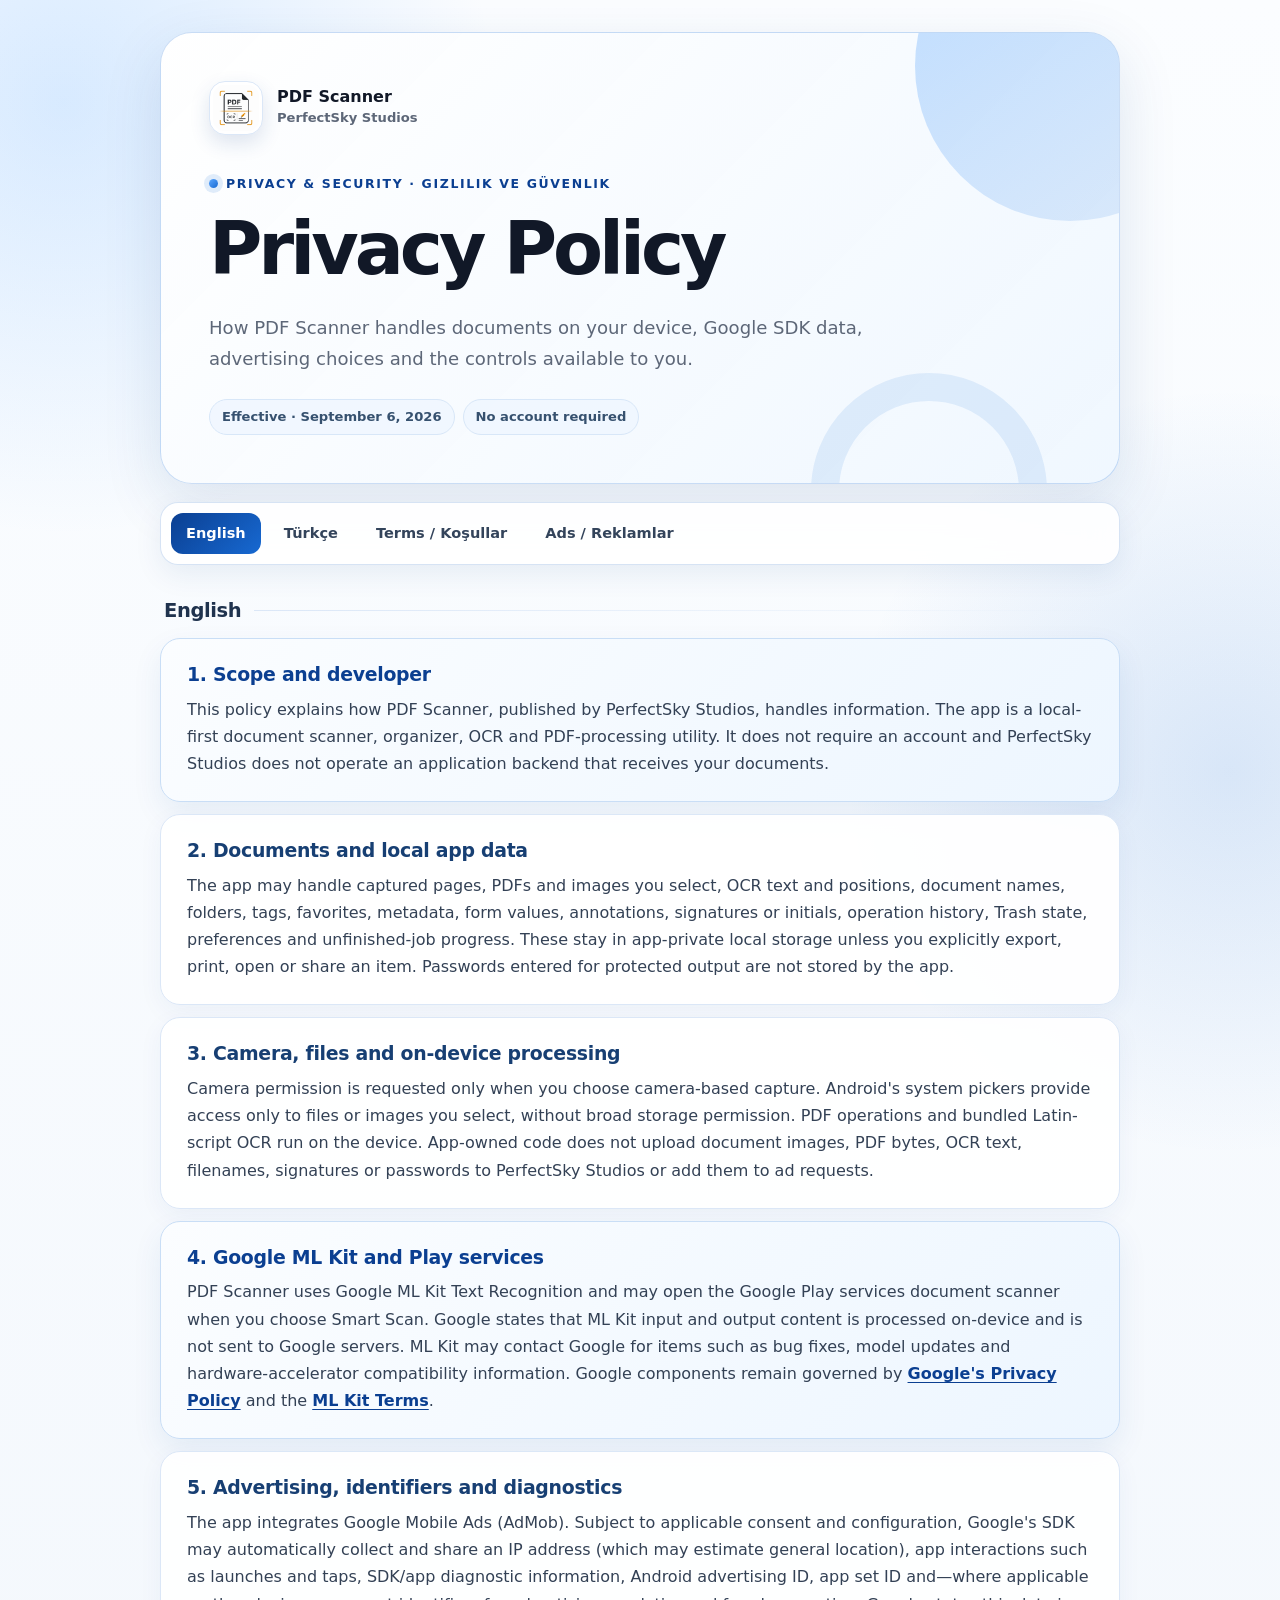
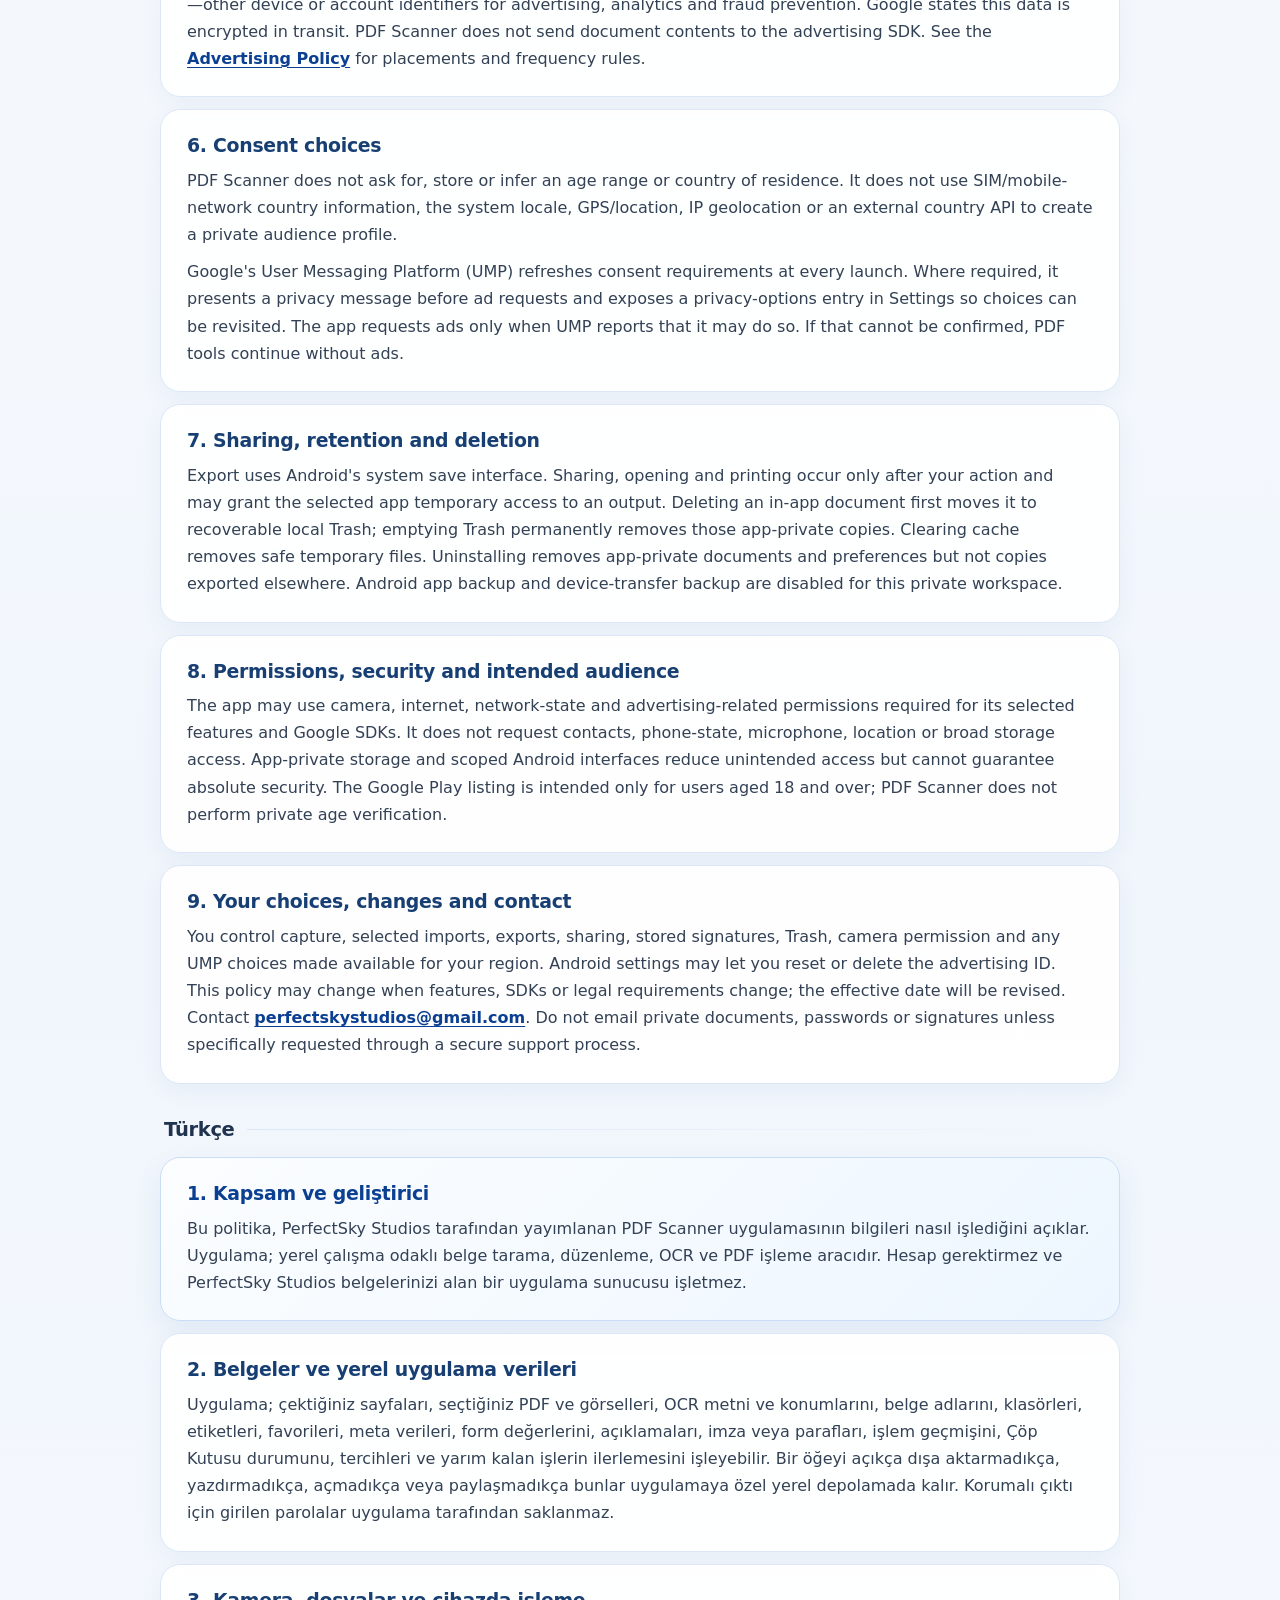
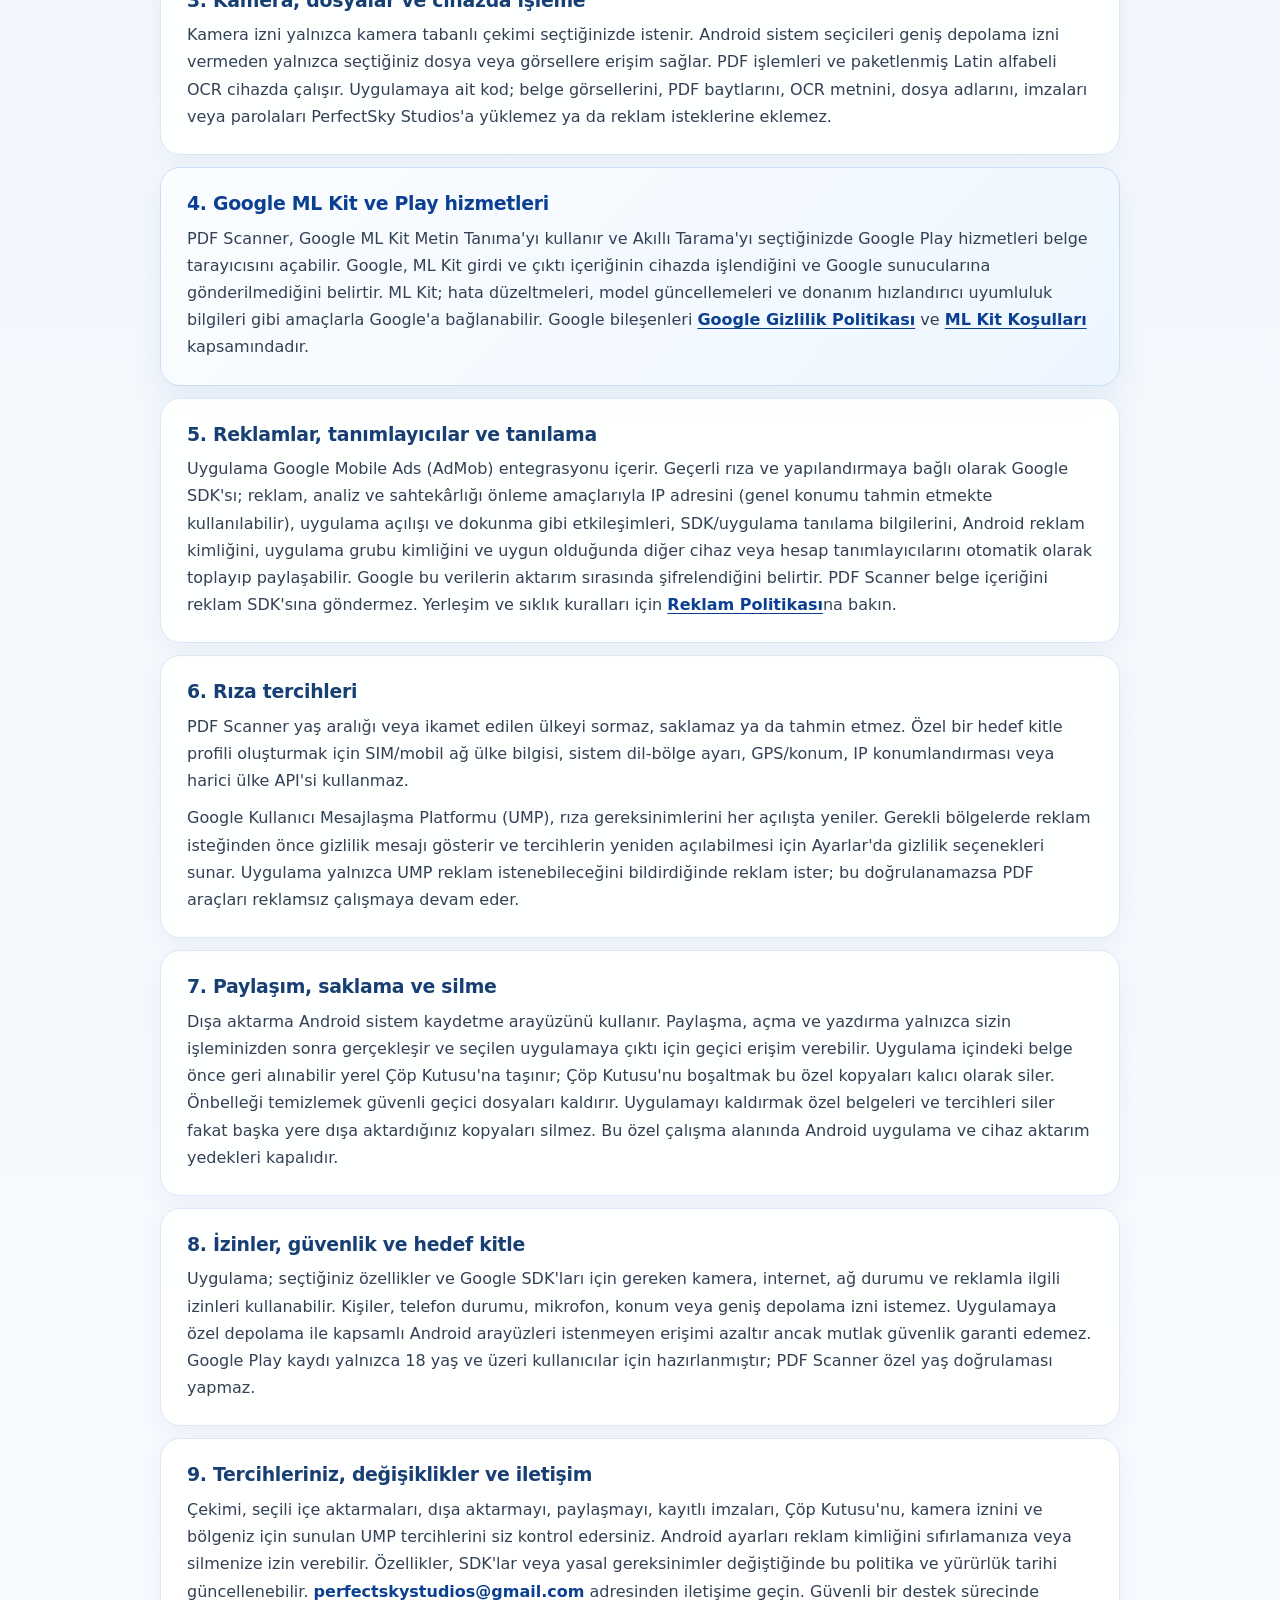
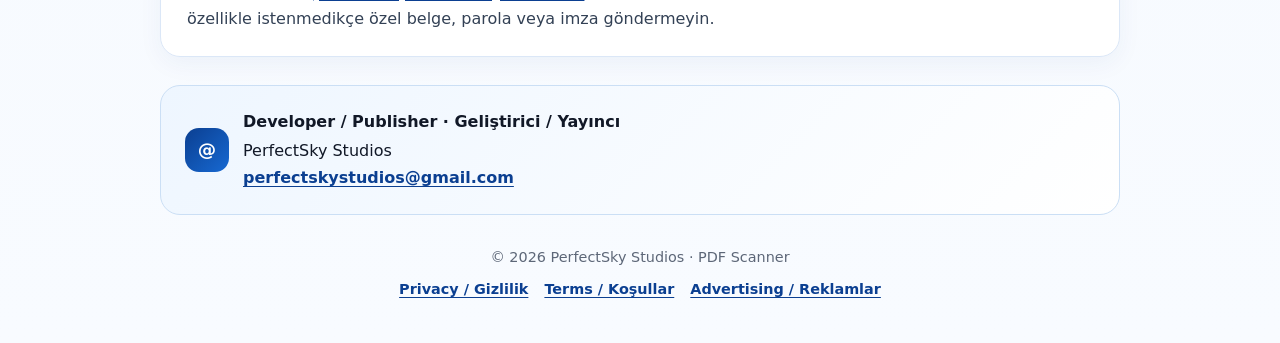
==== commit 3bb744f0: "Remove private age and country profile disclosures" ====
--- a/index.html
+++ b/index.html
@@ -30,10 +30,10 @@
     <section><h2>3. Camera, files and on-device processing</h2><p>Camera permission is requested only when you choose camera-based capture. Android's system pickers provide access only to files or images you select, without broad storage permission. PDF operations and bundled Latin-script OCR run on the device. App-owned code does not upload document images, PDF bytes, OCR text, filenames, signatures or passwords to PerfectSky Studios or add them to ad requests.</p></section>
     <section class="notice"><h2>4. Google ML Kit and Play services</h2><p>PDF Scanner uses Google ML Kit Text Recognition and may open the Google Play services document scanner when you choose Smart Scan. Google states that ML Kit input and output content is processed on-device and is not sent to Google servers. ML Kit may contact Google for items such as bug fixes, model updates and hardware-accelerator compatibility information. Google components remain governed by <a href="https://policies.google.com/privacy">Google's Privacy Policy</a> and the <a href="https://developers.google.com/ml-kit/terms">ML Kit Terms</a>.</p></section>
     <section><h2>5. Advertising, identifiers and diagnostics</h2><p>The app integrates Google Mobile Ads (AdMob). Subject to applicable consent and configuration, Google's SDK may automatically collect and share an IP address (which may estimate general location), app interactions such as launches and taps, SDK/app diagnostic information, Android advertising ID, app set ID and—where applicable—other device or account identifiers for advertising, analytics and fraud prevention. Google states this data is encrypted in transit. PDF Scanner does not send document contents to the advertising SDK. See the <a href="advertising-policy.html">Advertising Policy</a> for placements and frequency rules.</p></section>
-    <section><h2>6. Age range, country suggestion and consent choices</h2><p>Before ad services start, you choose an age range (13–15, 16–17 or 18+) and confirm a country. No age is preselected. A country may be suggested from permissionless mobile-network country information, with system locale as a fallback; PDF Scanner does not request GPS/location permission, perform IP geolocation or call an external country API for this suggestion. The selected coarse profile is stored only on your device and can be edited in Settings. Teen ranges receive age-appropriate treatment, disabled publisher personalization and restricted ad content.</p><p>Google's User Messaging Platform (UMP) refreshes consent requirements at launch. Where required, it presents a privacy message before ad requests and exposes a privacy-options entry in Settings so choices can be revisited. If the app cannot confirm that ads may be requested, PDF tools continue without ads.</p></section>
+    <section><h2>6. Consent choices</h2><p>PDF Scanner does not ask for, store or infer an age range or country of residence. It does not use SIM/mobile-network country information, the system locale, GPS/location, IP geolocation or an external country API to create a private audience profile.</p><p>Google's User Messaging Platform (UMP) refreshes consent requirements at every launch. Where required, it presents a privacy message before ad requests and exposes a privacy-options entry in Settings so choices can be revisited. The app requests ads only when UMP reports that it may do so. If that cannot be confirmed, PDF tools continue without ads.</p></section>
     <section><h2>7. Sharing, retention and deletion</h2><p>Export uses Android's system save interface. Sharing, opening and printing occur only after your action and may grant the selected app temporary access to an output. Deleting an in-app document first moves it to recoverable local Trash; emptying Trash permanently removes those app-private copies. Clearing cache removes safe temporary files. Uninstalling removes app-private documents and preferences but not copies exported elsewhere. Android app backup and device-transfer backup are disabled for this private workspace.</p></section>
-    <section><h2>8. Permissions, security and children</h2><p>The app may use camera, internet, network-state and advertising-related permissions required for its selected features and Google SDKs. It does not request contacts, phone-state, microphone, location or broad storage access. App-private storage and scoped Android interfaces reduce unintended access but cannot guarantee absolute security. PDF Scanner is a general-purpose utility for users aged 13 and over; it is not directed to children under 13.</p></section>
-    <section><h2>9. Your choices, changes and contact</h2><p>You control capture, selected imports, exports, sharing, stored signatures, Trash, camera permission, the local age/country profile and any UMP choices made available for your region. Android settings may let you reset or delete the advertising ID. This policy may change when features, SDKs or legal requirements change; the effective date will be revised. Contact <a href="mailto:perfectskystudios@gmail.com">perfectskystudios@gmail.com</a>. Do not email private documents, passwords or signatures unless specifically requested through a secure support process.</p></section>
+    <section><h2>8. Permissions, security and intended audience</h2><p>The app may use camera, internet, network-state and advertising-related permissions required for its selected features and Google SDKs. It does not request contacts, phone-state, microphone, location or broad storage access. App-private storage and scoped Android interfaces reduce unintended access but cannot guarantee absolute security. The Google Play listing is intended only for users aged 18 and over; PDF Scanner does not perform private age verification.</p></section>
+    <section><h2>9. Your choices, changes and contact</h2><p>You control capture, selected imports, exports, sharing, stored signatures, Trash, camera permission and any UMP choices made available for your region. Android settings may let you reset or delete the advertising ID. This policy may change when features, SDKs or legal requirements change; the effective date will be revised. Contact <a href="mailto:perfectskystudios@gmail.com">perfectskystudios@gmail.com</a>. Do not email private documents, passwords or signatures unless specifically requested through a secure support process.</p></section>
   </div>
 
   <div id="turkce" class="language-block" lang="tr">
@@ -43,10 +43,10 @@
     <section><h2>3. Kamera, dosyalar ve cihazda işleme</h2><p>Kamera izni yalnızca kamera tabanlı çekimi seçtiğinizde istenir. Android sistem seçicileri geniş depolama izni vermeden yalnızca seçtiğiniz dosya veya görsellere erişim sağlar. PDF işlemleri ve paketlenmiş Latin alfabeli OCR cihazda çalışır. Uygulamaya ait kod; belge görsellerini, PDF baytlarını, OCR metnini, dosya adlarını, imzaları veya parolaları PerfectSky Studios'a yüklemez ya da reklam isteklerine eklemez.</p></section>
     <section class="notice"><h2>4. Google ML Kit ve Play hizmetleri</h2><p>PDF Scanner, Google ML Kit Metin Tanıma'yı kullanır ve Akıllı Tarama'yı seçtiğinizde Google Play hizmetleri belge tarayıcısını açabilir. Google, ML Kit girdi ve çıktı içeriğinin cihazda işlendiğini ve Google sunucularına gönderilmediğini belirtir. ML Kit; hata düzeltmeleri, model güncellemeleri ve donanım hızlandırıcı uyumluluk bilgileri gibi amaçlarla Google'a bağlanabilir. Google bileşenleri <a href="https://policies.google.com/privacy">Google Gizlilik Politikası</a> ve <a href="https://developers.google.com/ml-kit/terms">ML Kit Koşulları</a> kapsamındadır.</p></section>
     <section><h2>5. Reklamlar, tanımlayıcılar ve tanılama</h2><p>Uygulama Google Mobile Ads (AdMob) entegrasyonu içerir. Geçerli rıza ve yapılandırmaya bağlı olarak Google SDK'sı; reklam, analiz ve sahtekârlığı önleme amaçlarıyla IP adresini (genel konumu tahmin etmekte kullanılabilir), uygulama açılışı ve dokunma gibi etkileşimleri, SDK/uygulama tanılama bilgilerini, Android reklam kimliğini, uygulama grubu kimliğini ve uygun olduğunda diğer cihaz veya hesap tanımlayıcılarını otomatik olarak toplayıp paylaşabilir. Google bu verilerin aktarım sırasında şifrelendiğini belirtir. PDF Scanner belge içeriğini reklam SDK'sına göndermez. Yerleşim ve sıklık kuralları için <a href="advertising-policy.html">Reklam Politikası</a>na bakın.</p></section>
-    <section><h2>6. Yaş aralığı, ülke önerisi ve rıza tercihleri</h2><p>Reklam hizmetleri başlamadan önce yaş aralığınızı (13–15, 16–17 veya 18+) seçer ve ülkeyi onaylarsınız. Yaş seçeneği önceden işaretlenmez. Ülke, izinsiz mobil ağ ülke bilgisinden; bu kullanılamazsa sistem dil/bölge ayarından önerilebilir. PDF Scanner bu öneri için GPS/konum izni istemez, IP konumlandırması yapmaz ve harici ülke API'si çağırmaz. Seçilen kaba profil yalnızca cihazda saklanır ve Ayarlar'dan düzenlenebilir. Genç yaş aralıklarında yaşa uygun işlem, yayıncı kişiselleştirmesinin kapatılması ve reklam içeriği sınırı uygulanır.</p><p>Google Kullanıcı Mesajlaşma Platformu (UMP), rıza gereksinimlerini her açılışta yeniler. Gerekli bölgelerde reklam isteğinden önce gizlilik mesajı gösterir ve tercihlerin yeniden açılabilmesi için Ayarlar'da gizlilik seçenekleri sunar. Uygulama reklam isteyebileceğini doğrulayamazsa PDF araçları reklamsız çalışmaya devam eder.</p></section>
+    <section><h2>6. Rıza tercihleri</h2><p>PDF Scanner yaş aralığı veya ikamet edilen ülkeyi sormaz, saklamaz ya da tahmin etmez. Özel bir hedef kitle profili oluşturmak için SIM/mobil ağ ülke bilgisi, sistem dil-bölge ayarı, GPS/konum, IP konumlandırması veya harici ülke API'si kullanmaz.</p><p>Google Kullanıcı Mesajlaşma Platformu (UMP), rıza gereksinimlerini her açılışta yeniler. Gerekli bölgelerde reklam isteğinden önce gizlilik mesajı gösterir ve tercihlerin yeniden açılabilmesi için Ayarlar'da gizlilik seçenekleri sunar. Uygulama yalnızca UMP reklam istenebileceğini bildirdiğinde reklam ister; bu doğrulanamazsa PDF araçları reklamsız çalışmaya devam eder.</p></section>
     <section><h2>7. Paylaşım, saklama ve silme</h2><p>Dışa aktarma Android sistem kaydetme arayüzünü kullanır. Paylaşma, açma ve yazdırma yalnızca sizin işleminizden sonra gerçekleşir ve seçilen uygulamaya çıktı için geçici erişim verebilir. Uygulama içindeki belge önce geri alınabilir yerel Çöp Kutusu'na taşınır; Çöp Kutusu'nu boşaltmak bu özel kopyaları kalıcı olarak siler. Önbelleği temizlemek güvenli geçici dosyaları kaldırır. Uygulamayı kaldırmak özel belgeleri ve tercihleri siler fakat başka yere dışa aktardığınız kopyaları silmez. Bu özel çalışma alanında Android uygulama ve cihaz aktarım yedekleri kapalıdır.</p></section>
-    <section><h2>8. İzinler, güvenlik ve çocuklar</h2><p>Uygulama; seçtiğiniz özellikler ve Google SDK'ları için gereken kamera, internet, ağ durumu ve reklamla ilgili izinleri kullanabilir. Kişiler, telefon durumu, mikrofon, konum veya geniş depolama izni istemez. Uygulamaya özel depolama ile kapsamlı Android arayüzleri istenmeyen erişimi azaltır ancak mutlak güvenlik garanti edemez. PDF Scanner 13 yaş ve üzeri kullanıcılar için genel amaçlı bir araçtır; 13 yaş altındaki çocuklara yönelik değildir.</p></section>
-    <section><h2>9. Tercihleriniz, değişiklikler ve iletişim</h2><p>Çekimi, seçili içe aktarmaları, dışa aktarmayı, paylaşmayı, kayıtlı imzaları, Çöp Kutusu'nu, kamera iznini, yerel yaş/ülke profilini ve bölgeniz için sunulan UMP tercihlerini siz kontrol edersiniz. Android ayarları reklam kimliğini sıfırlamanıza veya silmenize izin verebilir. Özellikler, SDK'lar veya yasal gereksinimler değiştiğinde bu politika ve yürürlük tarihi güncellenebilir. <a href="mailto:perfectskystudios@gmail.com">perfectskystudios@gmail.com</a> adresinden iletişime geçin. Güvenli bir destek sürecinde özellikle istenmedikçe özel belge, parola veya imza göndermeyin.</p></section>
+    <section><h2>8. İzinler, güvenlik ve hedef kitle</h2><p>Uygulama; seçtiğiniz özellikler ve Google SDK'ları için gereken kamera, internet, ağ durumu ve reklamla ilgili izinleri kullanabilir. Kişiler, telefon durumu, mikrofon, konum veya geniş depolama izni istemez. Uygulamaya özel depolama ile kapsamlı Android arayüzleri istenmeyen erişimi azaltır ancak mutlak güvenlik garanti edemez. Google Play kaydı yalnızca 18 yaş ve üzeri kullanıcılar için hazırlanmıştır; PDF Scanner özel yaş doğrulaması yapmaz.</p></section>
+    <section><h2>9. Tercihleriniz, değişiklikler ve iletişim</h2><p>Çekimi, seçili içe aktarmaları, dışa aktarmayı, paylaşmayı, kayıtlı imzaları, Çöp Kutusu'nu, kamera iznini ve bölgeniz için sunulan UMP tercihlerini siz kontrol edersiniz. Android ayarları reklam kimliğini sıfırlamanıza veya silmenize izin verebilir. Özellikler, SDK'lar veya yasal gereksinimler değiştiğinde bu politika ve yürürlük tarihi güncellenebilir. <a href="mailto:perfectskystudios@gmail.com">perfectskystudios@gmail.com</a> adresinden iletişime geçin. Güvenli bir destek sürecinde özellikle istenmedikçe özel belge, parola veya imza göndermeyin.</p></section>
   </div>
 
   <aside class="contact-card" aria-label="Contact"><div class="contact-icon" aria-hidden="true">@</div><div><strong>Developer / Publisher · Geliştirici / Yayıncı</strong>PerfectSky Studios<br><a href="mailto:perfectskystudios@gmail.com">perfectskystudios@gmail.com</a></div></aside>
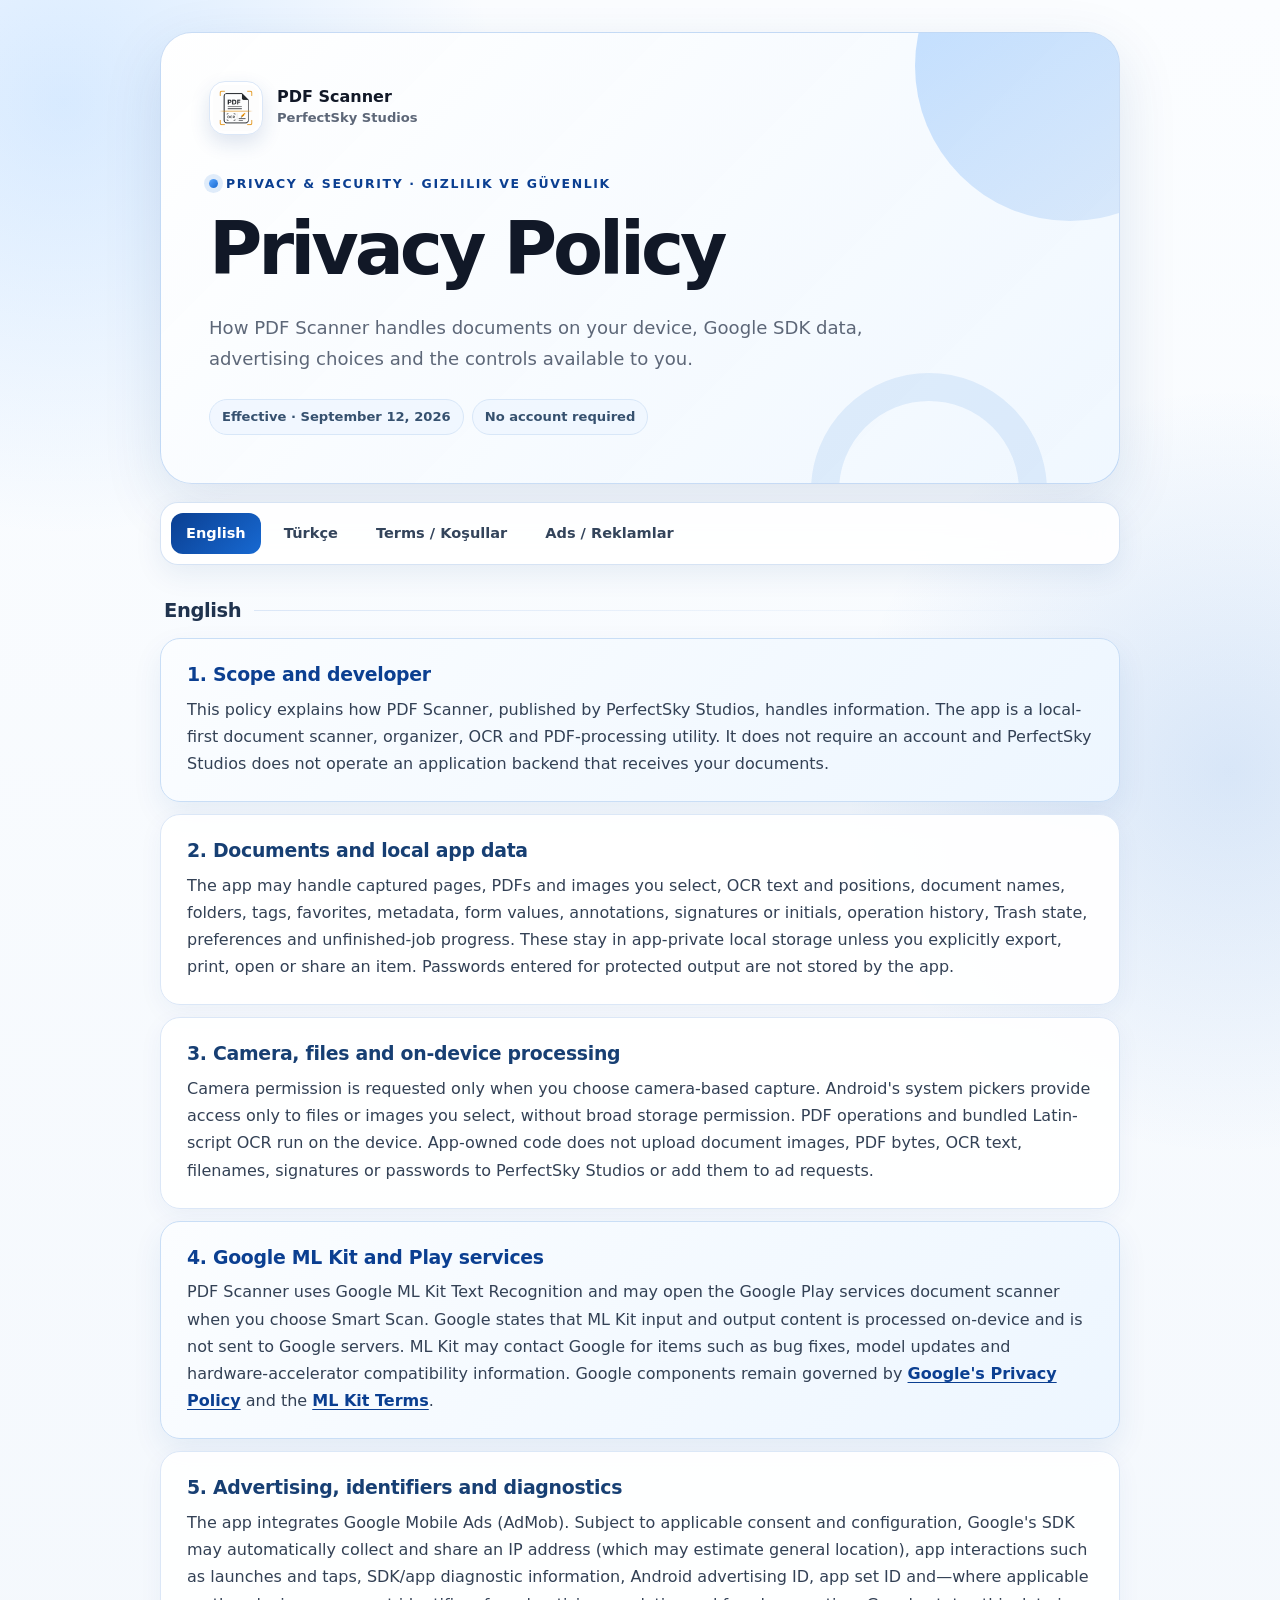
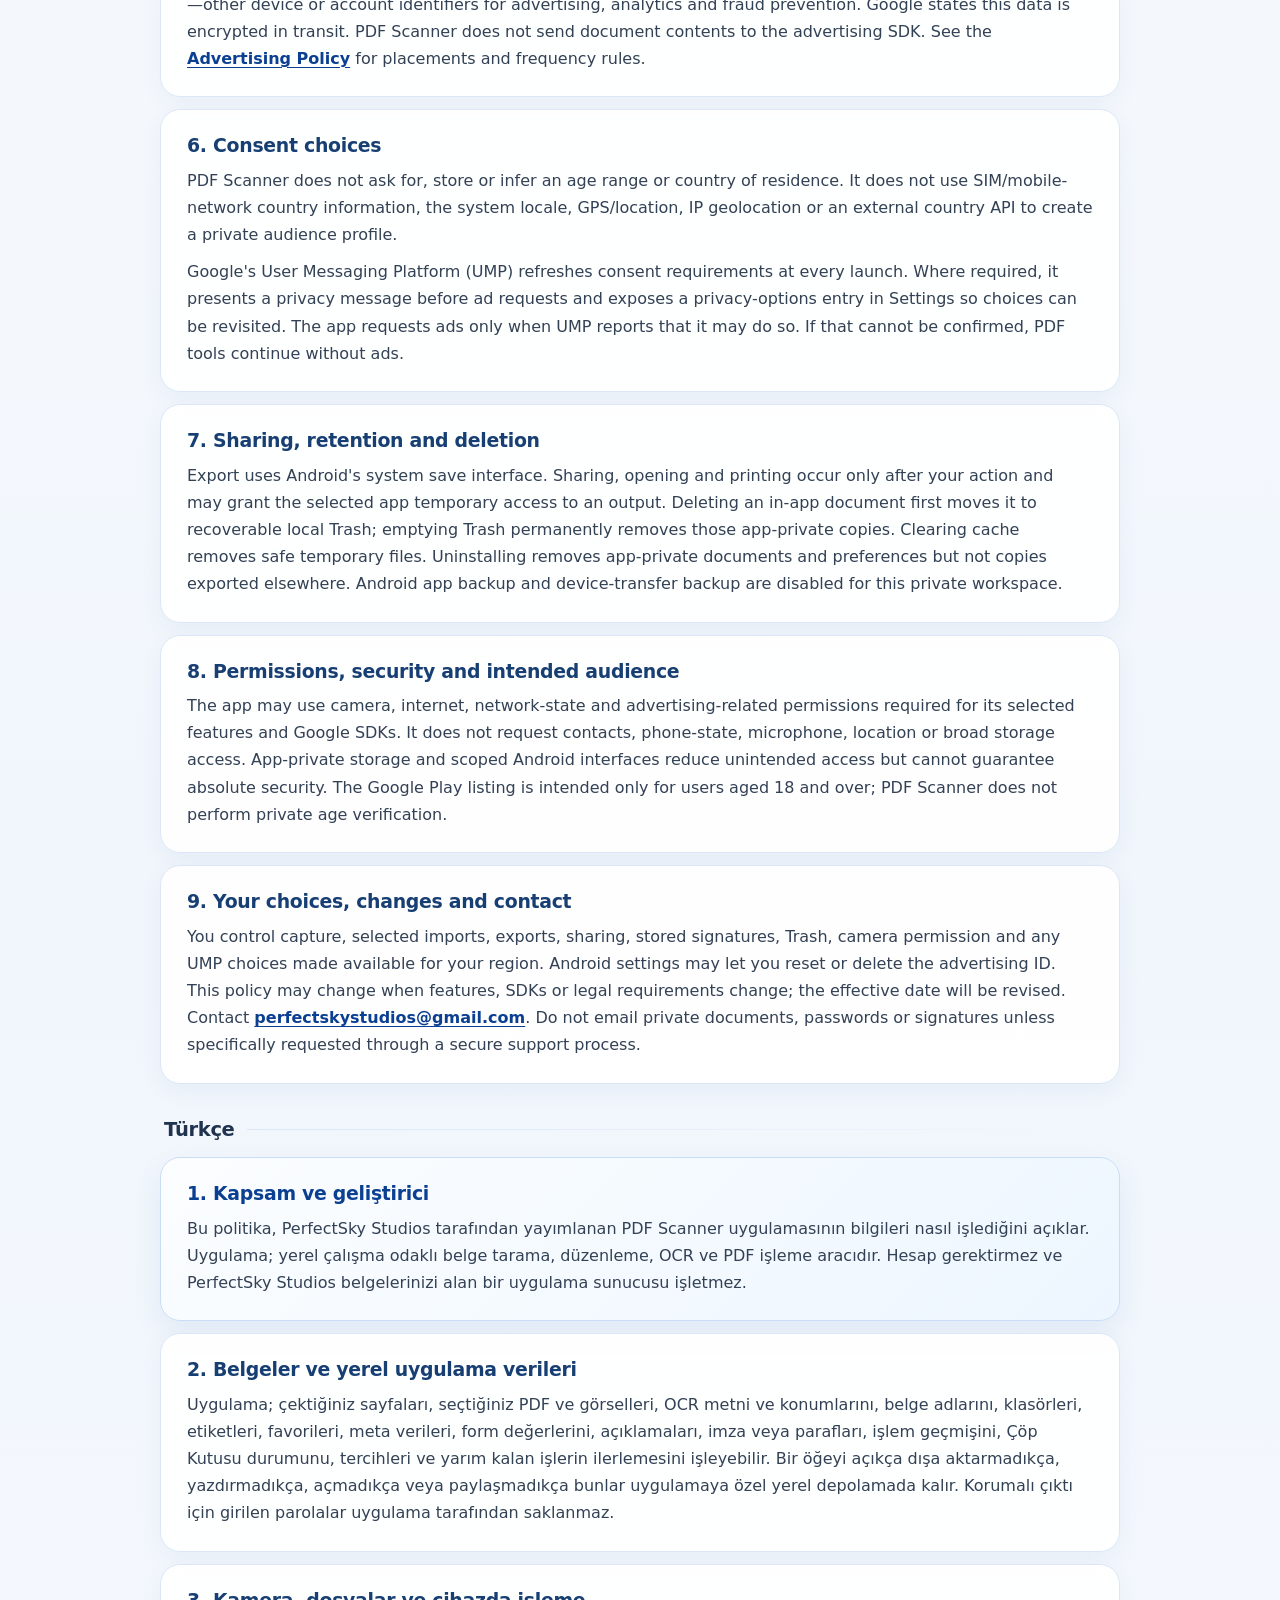
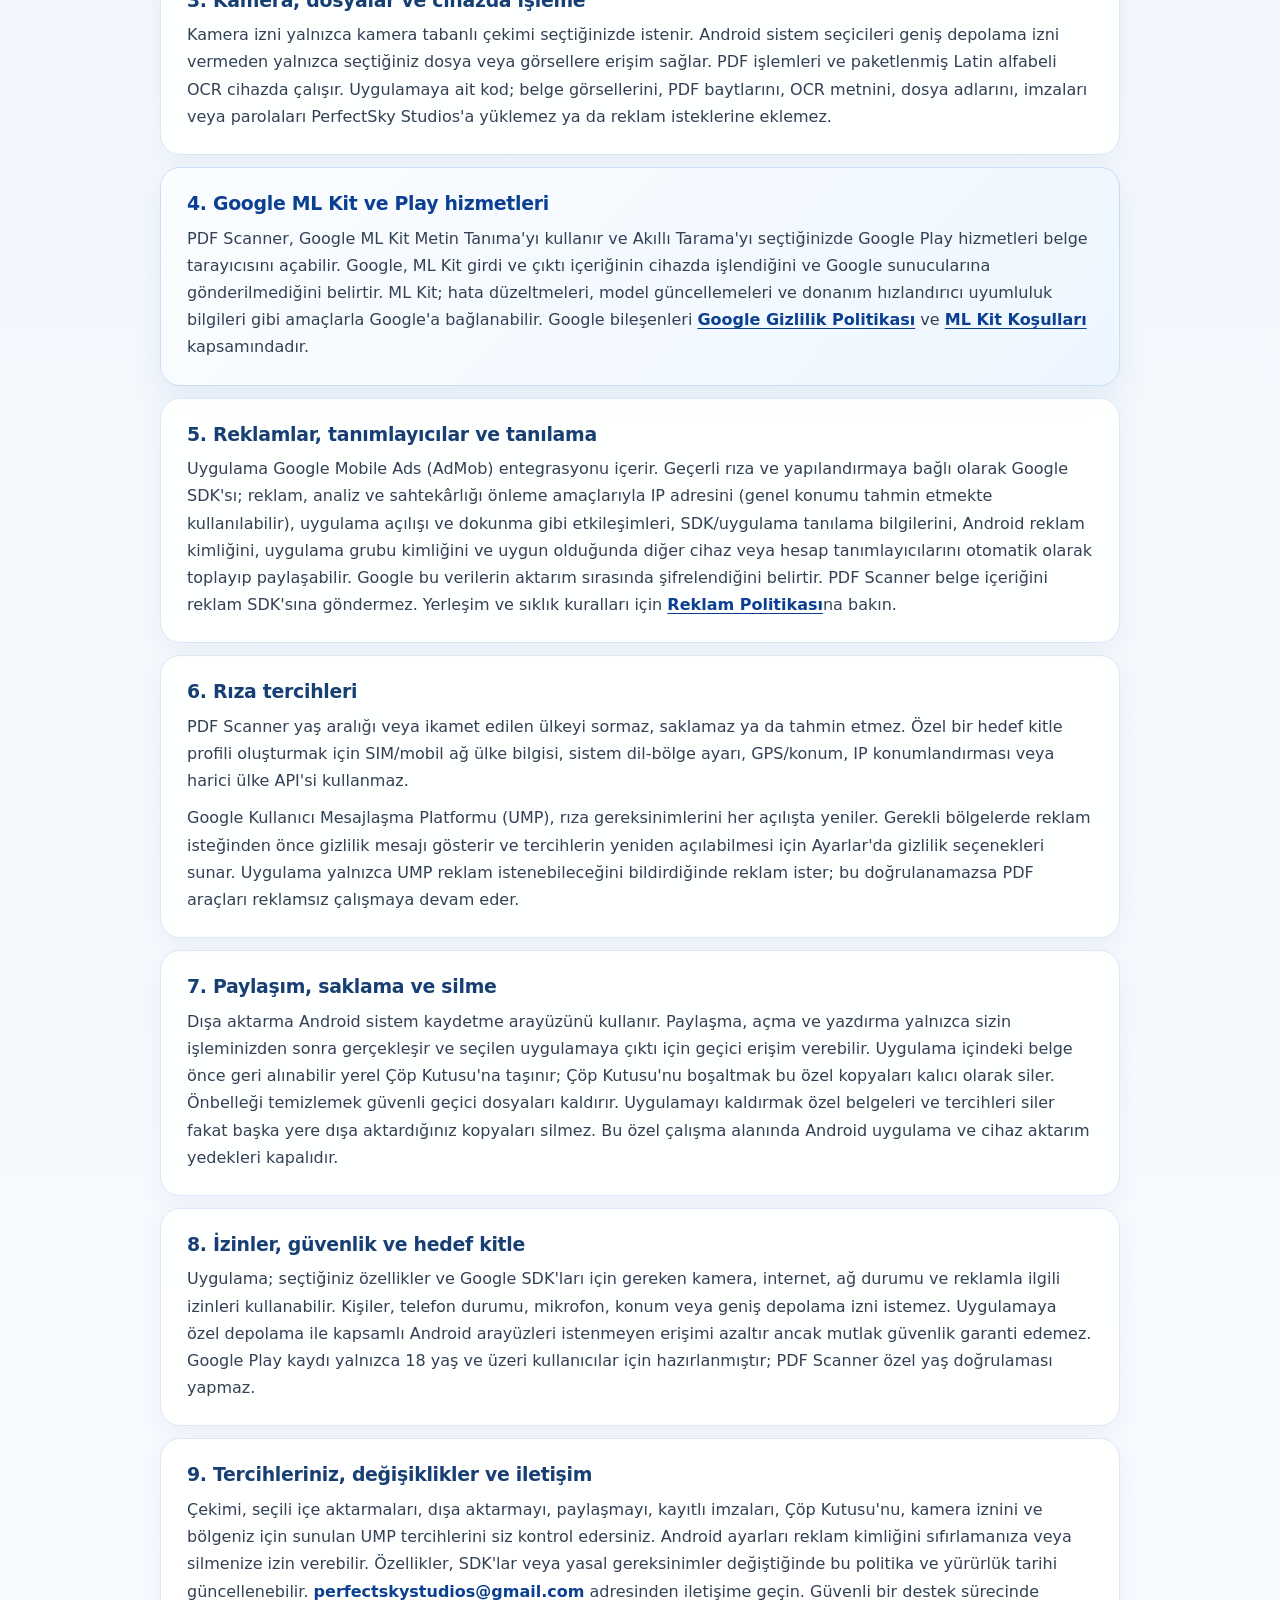
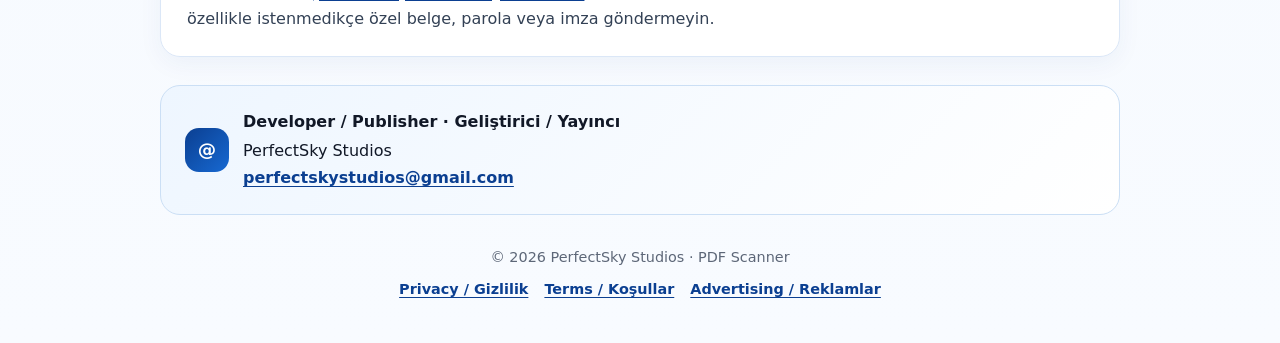
==== commit 1dae82a0: "Update safe ad placements and isolated external testing policy" ====
--- a/index.html
+++ b/index.html
@@ -15,7 +15,7 @@
     <p class="eyebrow">Privacy &amp; Security · Gizlilik ve Güvenlik</p>
     <h1>Privacy Policy</h1>
     <p class="lead">How PDF Scanner handles documents on your device, Google SDK data, advertising choices and the controls available to you.</p>
-    <div class="meta-row"><span class="meta-pill">Effective · September 6, 2026</span><span class="meta-pill">No account required</span></div>
+    <div class="meta-row"><span class="meta-pill">Effective · September 12, 2026</span><span class="meta-pill">No account required</span></div>
   </header>
 
   <nav class="page-nav" aria-label="Page navigation">
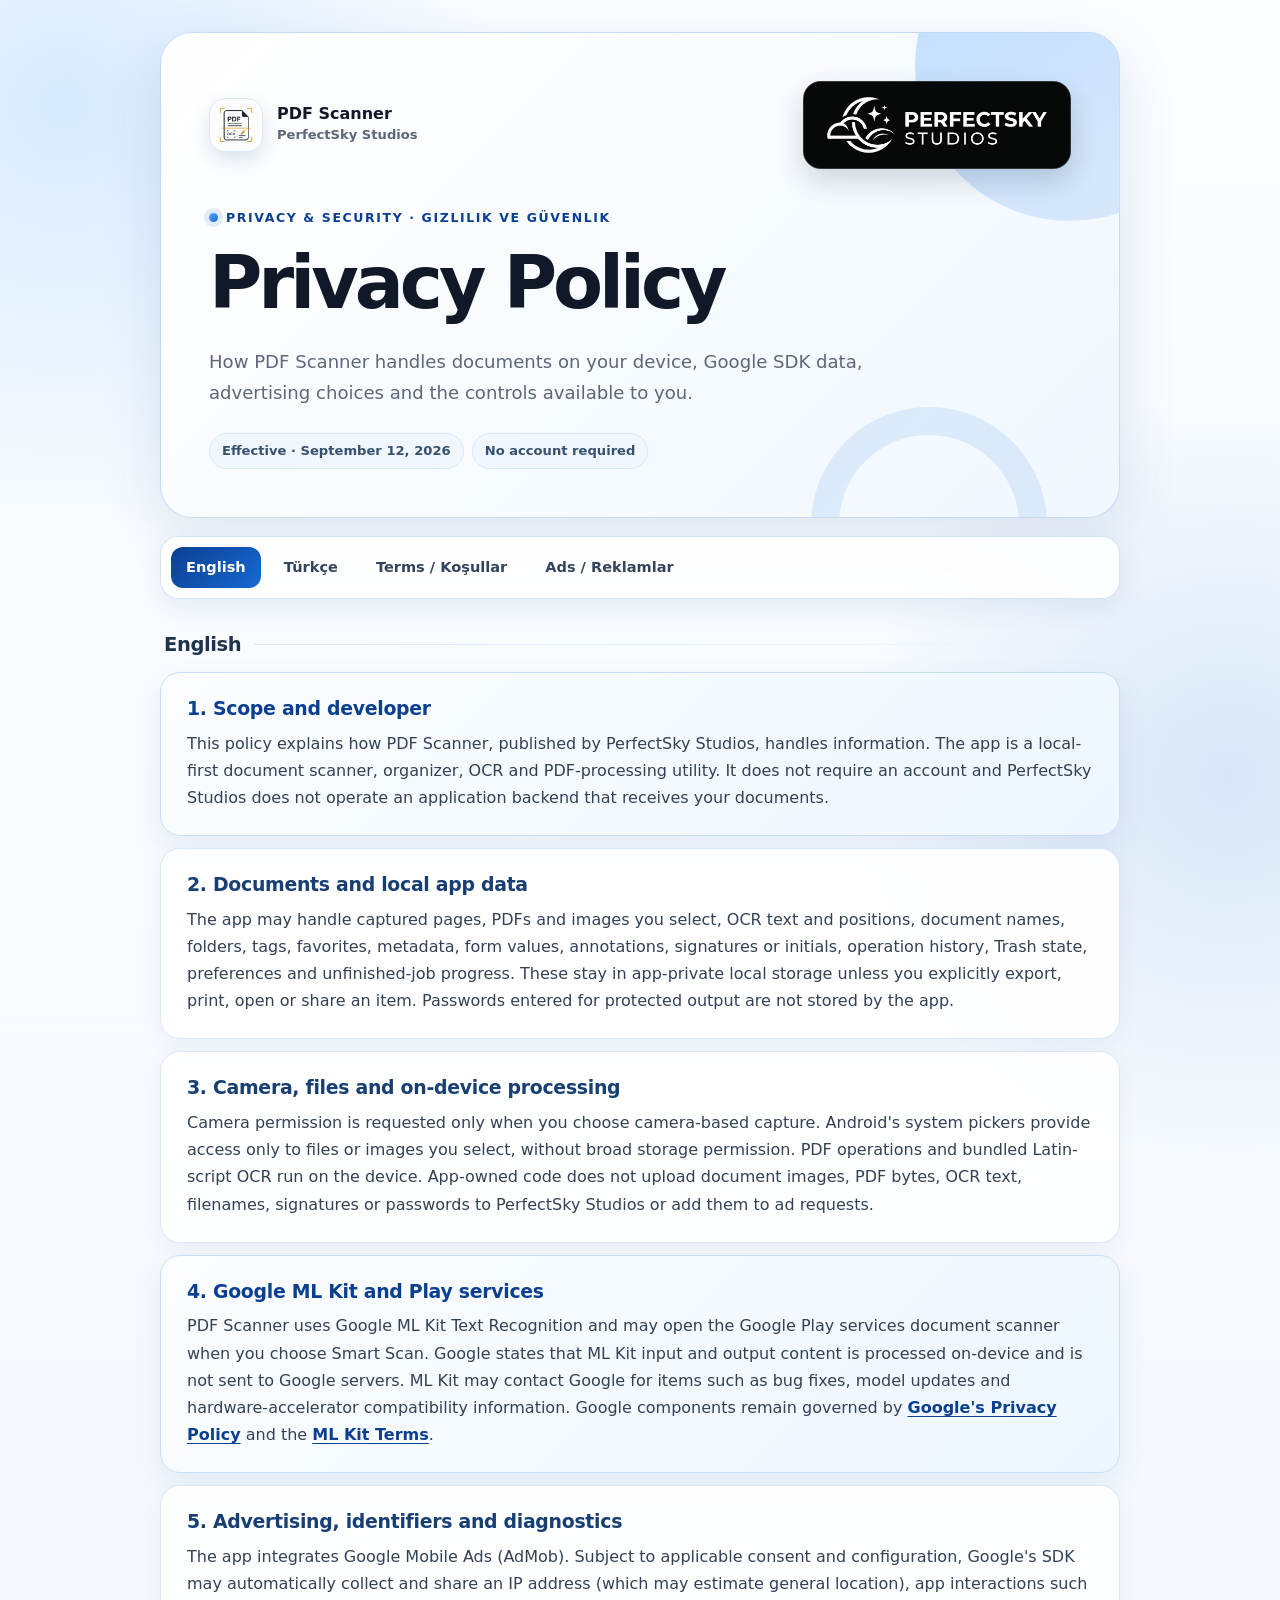
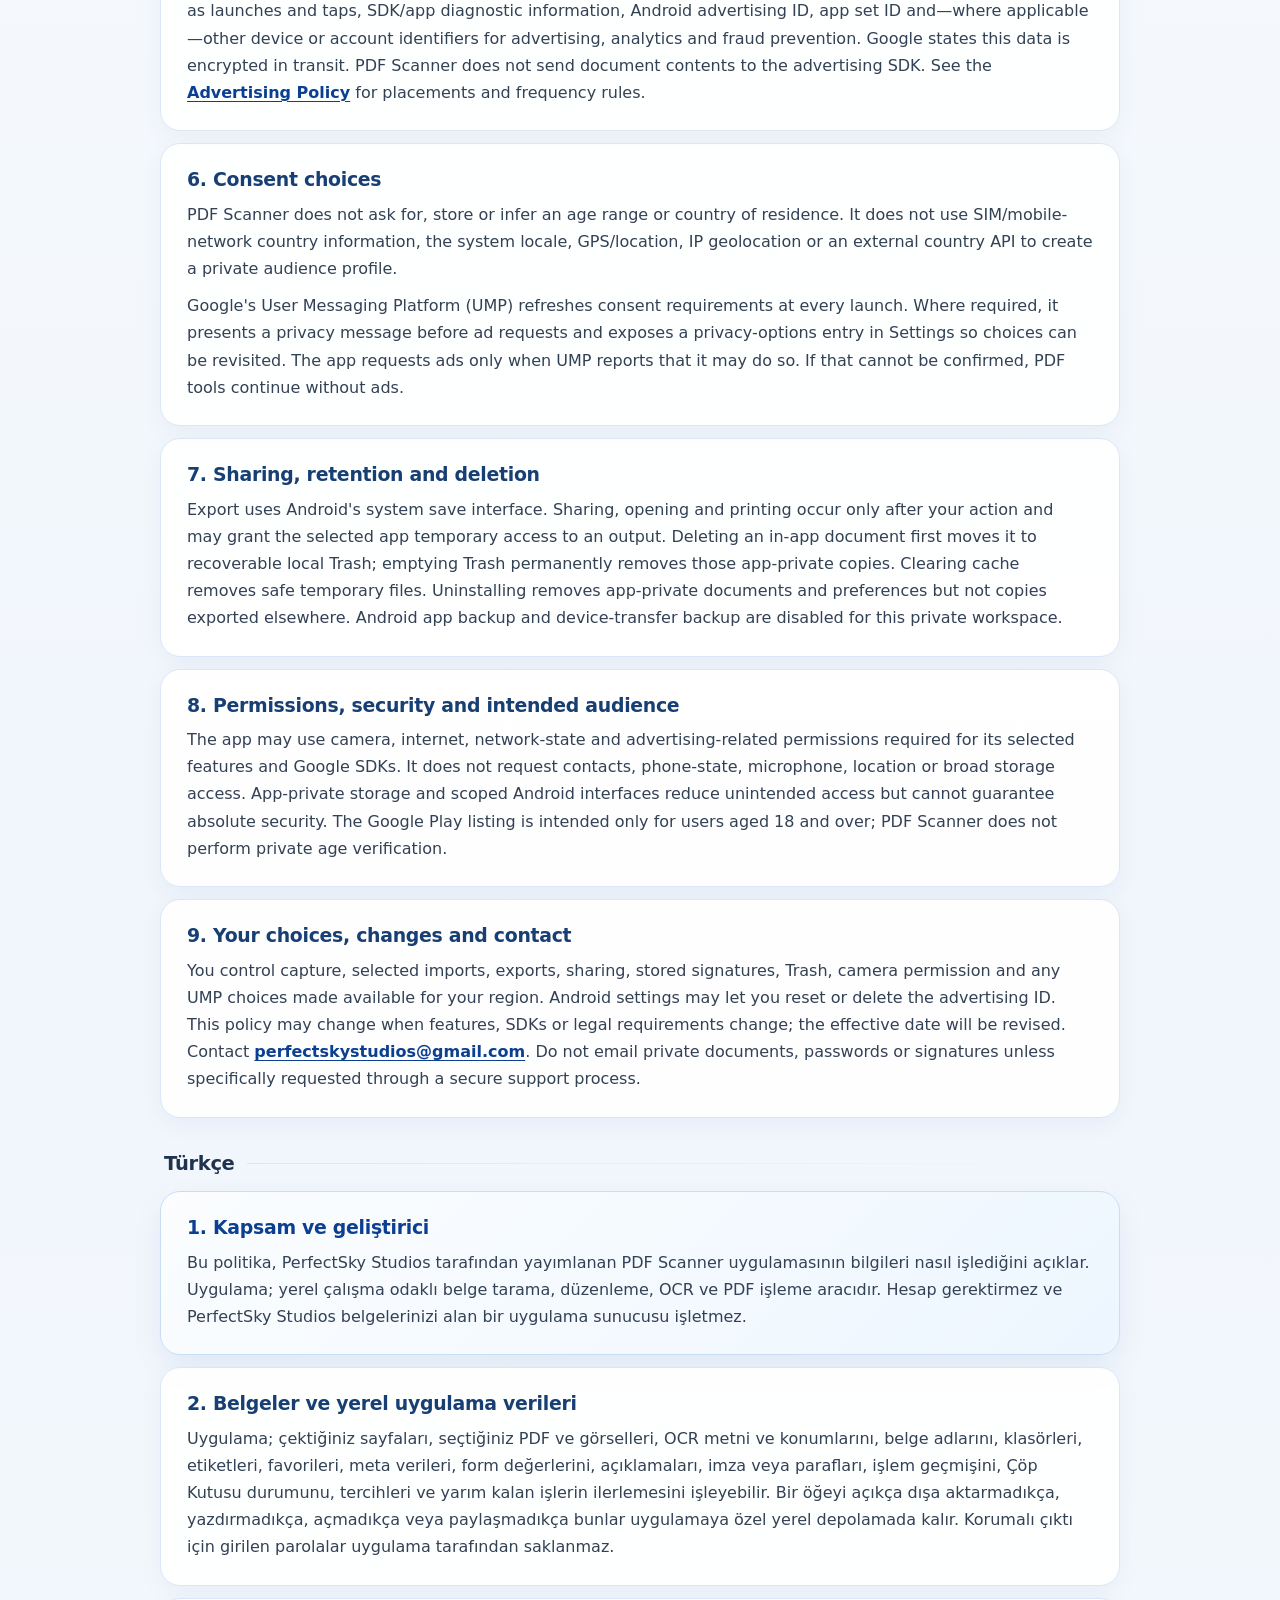
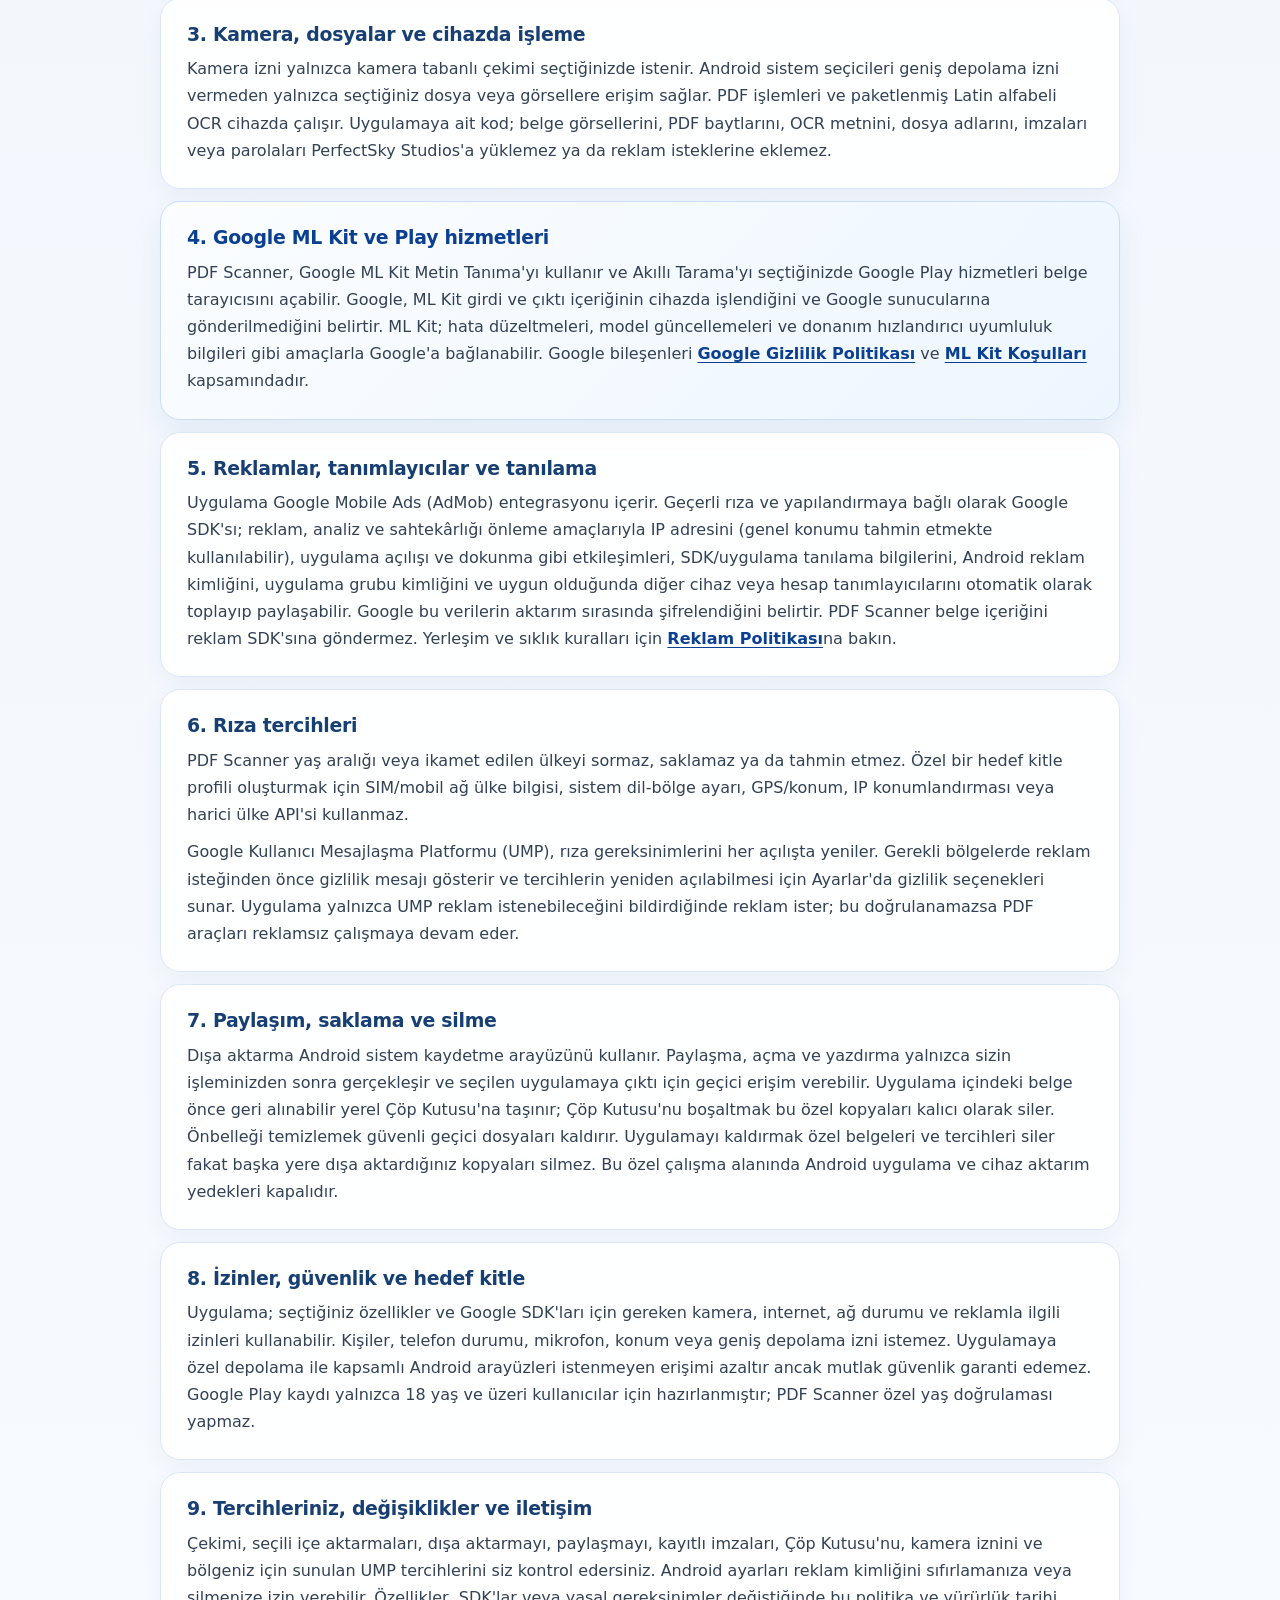
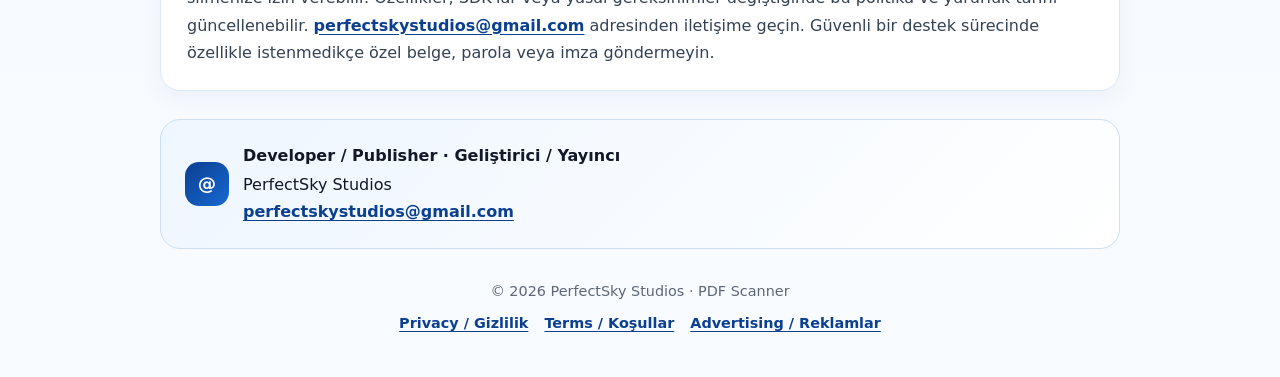
==== commit dea1bd7f: "Add studio branding and remove unrelated testing policy copy" ====
--- a/index.html
+++ b/index.html
@@ -11,7 +11,10 @@
 <body>
 <main>
   <header class="hero">
-    <div class="brand"><img src="app_logo.png" alt="PDF Scanner logo"><div><div class="brand-name">PDF Scanner</div><div class="brand-studio">PerfectSky Studios</div></div></div>
+    <div class="hero-brands">
+      <div class="brand"><img src="app_logo.png" alt="PDF Scanner logo"><div><div class="brand-name">PDF Scanner</div><div class="brand-studio">PerfectSky Studios</div></div></div>
+      <div class="studio-mark"><img src="studio_logo.jpg" alt="PerfectSky Studios" width="1024" height="1024" decoding="async"></div>
+    </div>
     <p class="eyebrow">Privacy &amp; Security · Gizlilik ve Güvenlik</p>
     <h1>Privacy Policy</h1>
     <p class="lead">How PDF Scanner handles documents on your device, Google SDK data, advertising choices and the controls available to you.</p>
--- a/styles.css
+++ b/styles.css
@@ -43,10 +43,13 @@
 .hero::before { width: 310px; height: 310px; right: -106px; top: -122px; background: linear-gradient(145deg, rgba(92, 168, 255, 0.38), rgba(23, 105, 210, 0.10)); }
 .hero::after { width: 180px; height: 180px; right: 72px; bottom: -126px; border: 28px solid rgba(23, 105, 210, 0.10); }
 
-.brand { position: relative; z-index: 1; display: flex; align-items: center; gap: 14px; margin-bottom: 34px; }
+.hero-brands { position: relative; z-index: 1; display: flex; flex-wrap: wrap; align-items: center; justify-content: space-between; gap: 24px; margin-bottom: 34px; }
+.brand { display: flex; align-items: center; gap: 14px; }
 .brand img { width: 54px; height: 54px; object-fit: contain; padding: 3px; border: 1px solid var(--line); border-radius: 16px; background: #fff; box-shadow: 0 8px 20px rgba(18, 67, 133, 0.14); }
 .brand-name { font-size: 1rem; font-weight: 800; line-height: 1.25; }
 .brand-studio { color: var(--muted); font-size: 0.82rem; font-weight: 650; }
+.studio-mark { flex: 0 1 268px; width: 268px; max-width: 100%; height: 88px; overflow: hidden; border: 1px solid rgba(255, 255, 255, 0.18); border-radius: 18px; background: #040907; box-shadow: 0 12px 28px rgba(8, 25, 43, 0.16); }
+.studio-mark img { display: block; width: 100%; height: 100%; object-fit: cover; object-position: center; }
 
 .eyebrow { position: relative; z-index: 1; display: inline-flex; align-items: center; gap: 8px; margin: 0 0 10px; color: var(--blue-dark); font-size: 0.78rem; font-weight: 850; letter-spacing: 0.13em; text-transform: uppercase; }
 .eyebrow::before { content: ""; width: 9px; height: 9px; border-radius: 50%; background: linear-gradient(135deg, var(--sky), var(--blue)); box-shadow: 0 0 0 5px rgba(23, 105, 210, 0.12); }
@@ -78,6 +81,7 @@
 .contact-card { display: grid; grid-template-columns: 44px 1fr; gap: 14px; align-items: center; margin-top: 28px; padding: 22px 24px; border: 1px solid #cbdff5; border-radius: 20px; background: linear-gradient(135deg, #eef6ff, #ffffff); }
 .contact-icon { display: grid; width: 44px; height: 44px; place-items: center; border-radius: 14px; background: linear-gradient(135deg, var(--blue-dark), var(--blue)); color: white; font-size: 1.15rem; font-weight: 900; }
 .contact-card strong { display: block; margin-bottom: 2px; }
+.contact-card > div { min-width: 0; overflow-wrap: anywhere; }
 footer { padding: 30px 16px 18px; color: var(--muted); text-align: center; font-size: 0.9rem; }
 .footer-links { display: flex; flex-wrap: wrap; justify-content: center; gap: 8px 16px; margin-top: 8px; }
 
@@ -85,7 +89,8 @@
   main { width: min(100% - 20px, 960px); margin-top: 10px; }
   .hero { min-height: 0; padding: 26px 22px 30px; border-radius: 24px; }
   .hero::before { width: 210px; height: 210px; right: -110px; top: -100px; }
-  .brand { margin-bottom: 28px; }
+  .hero-brands { flex-direction: column; align-items: flex-start; gap: 20px; margin-bottom: 28px; }
+  .studio-mark { flex: none; width: 246px; height: 82px; border-radius: 16px; }
   .brand img { width: 48px; height: 48px; border-radius: 14px; }
   h1 { font-size: clamp(2.15rem, 12vw, 3.2rem); }
   .lead { margin-top: 14px; }
